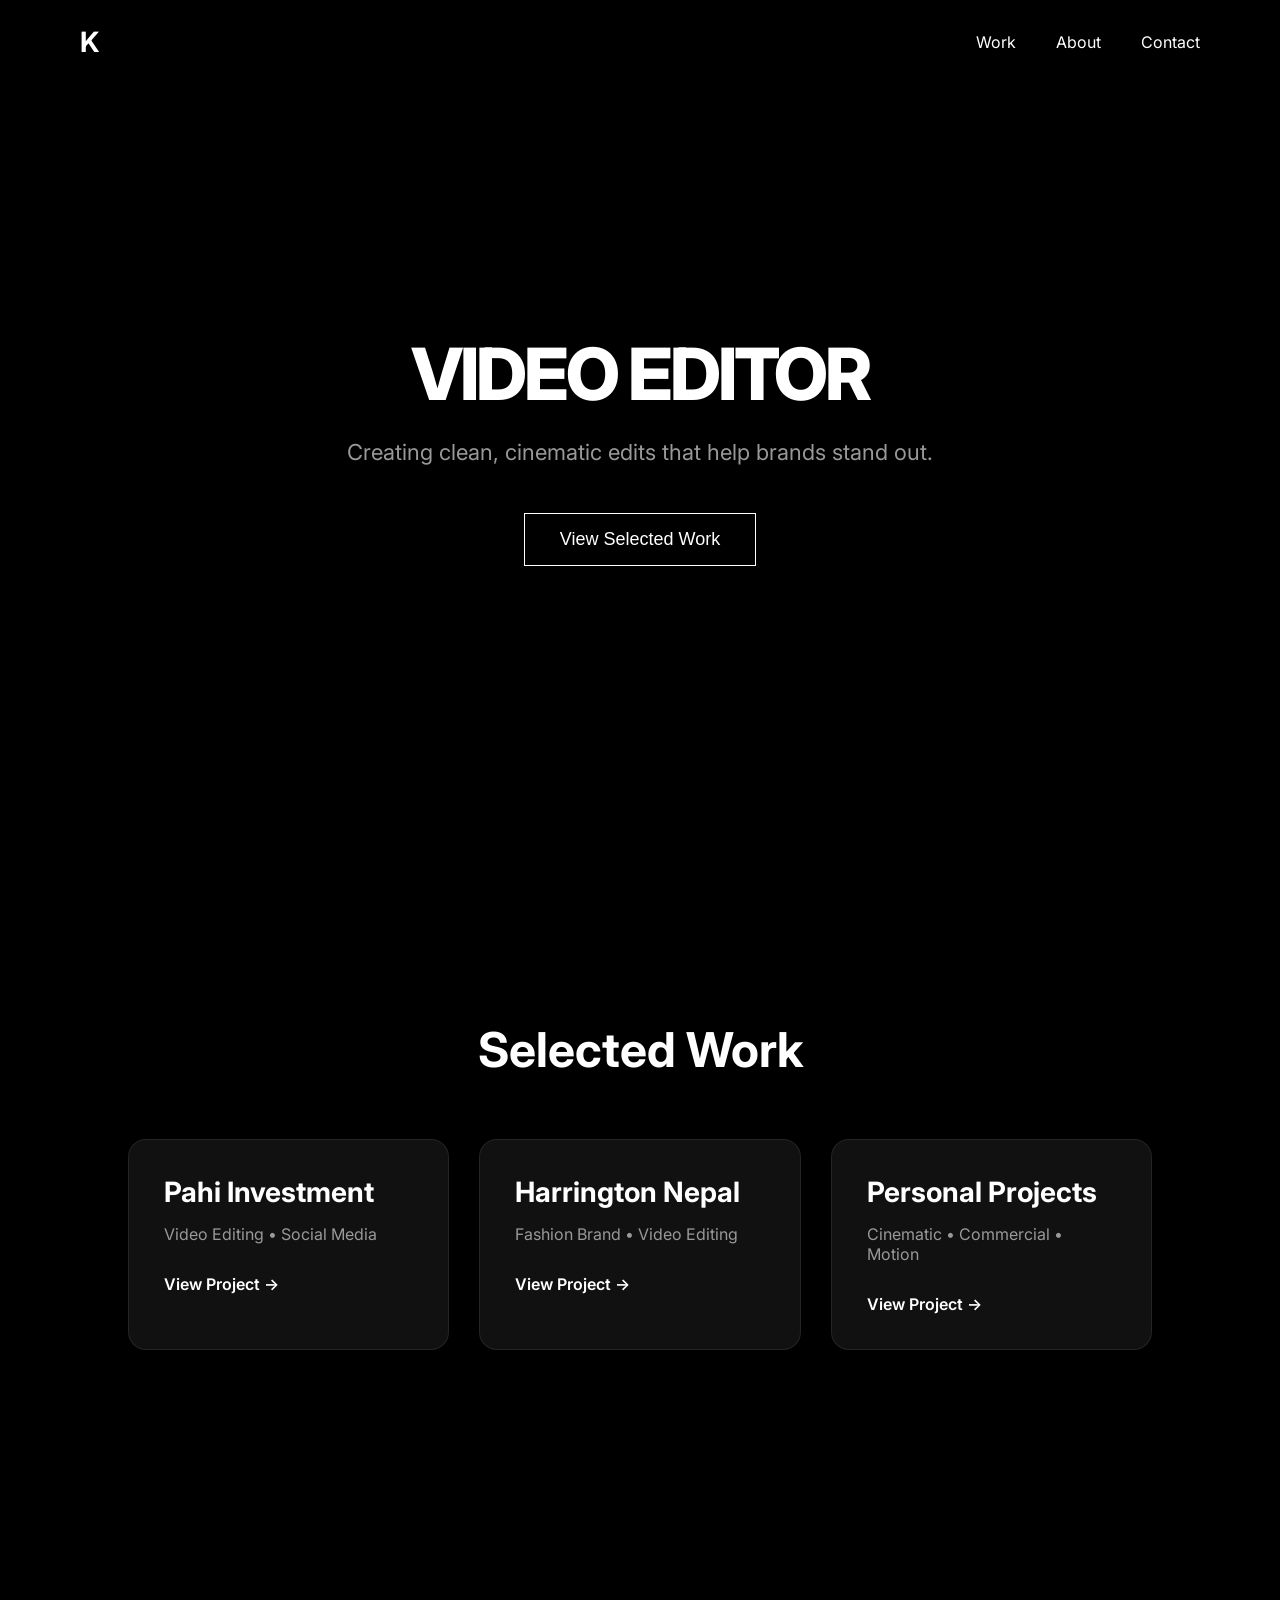
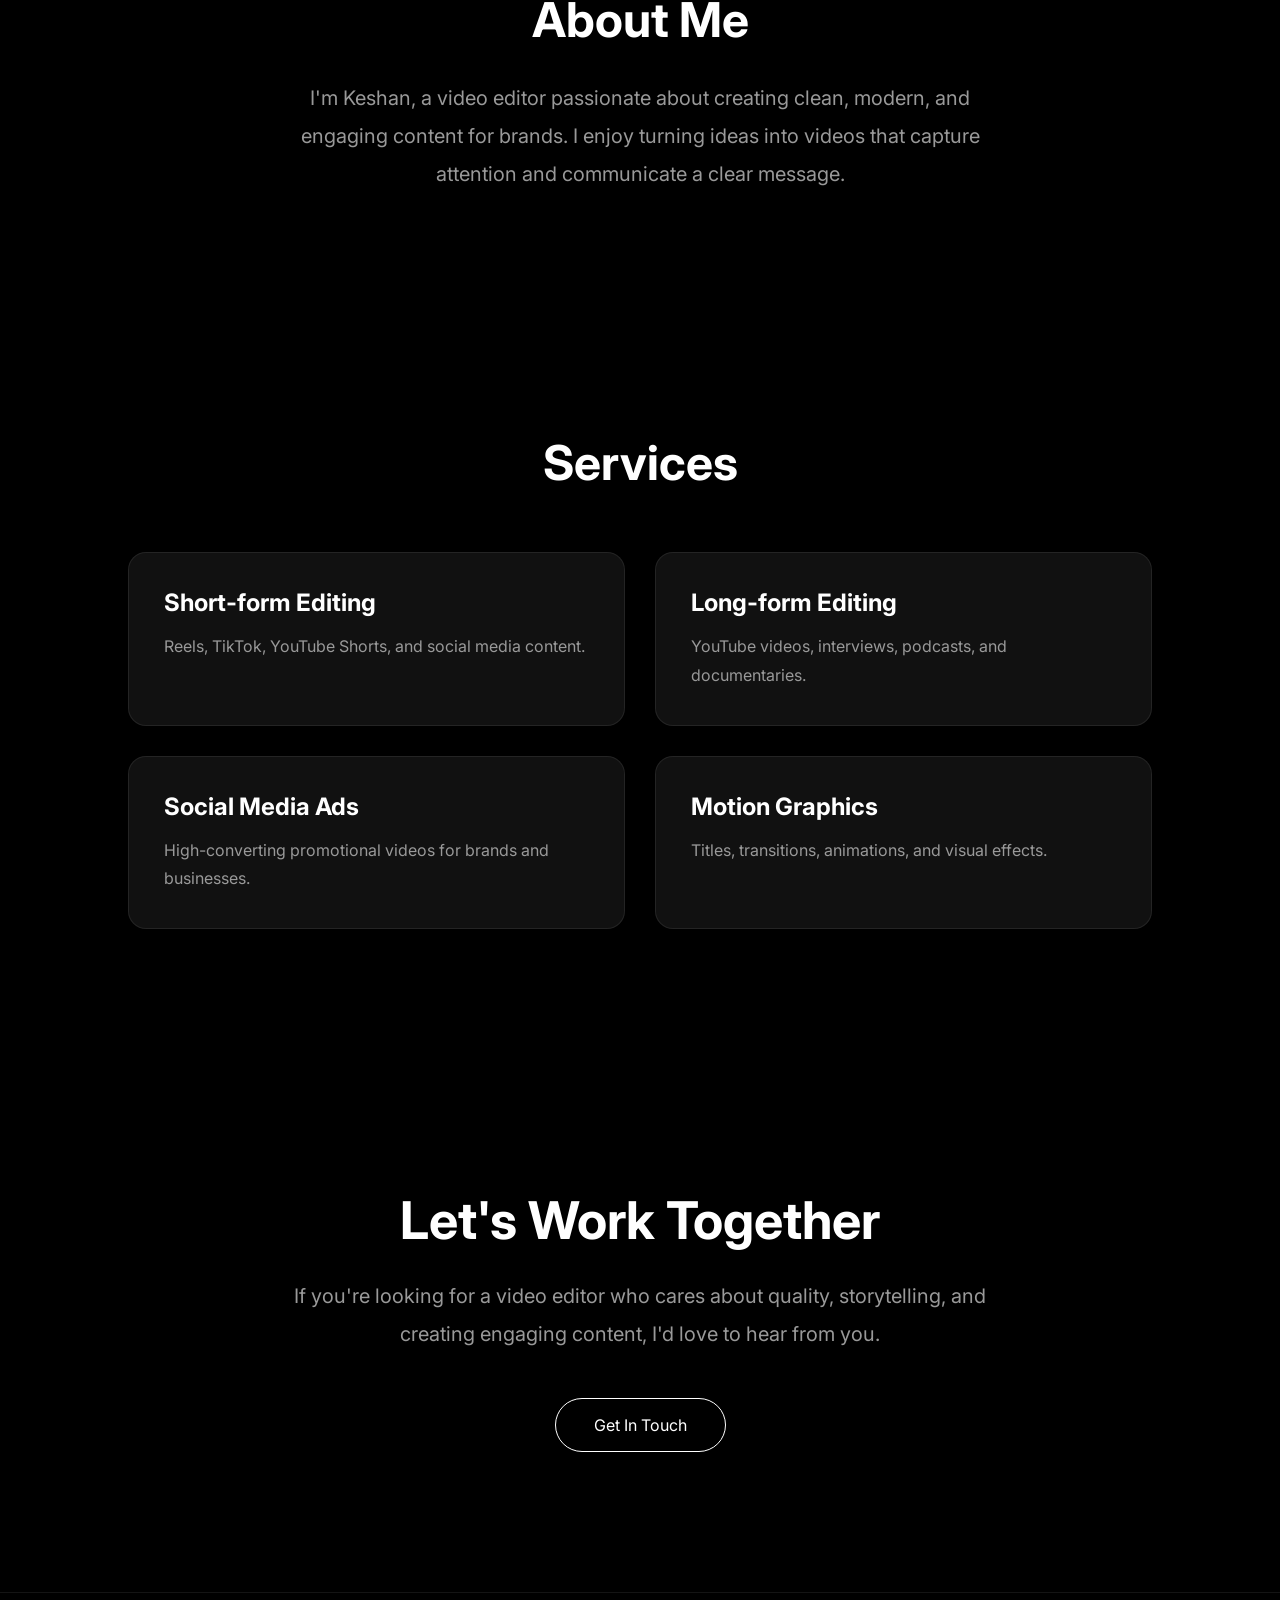
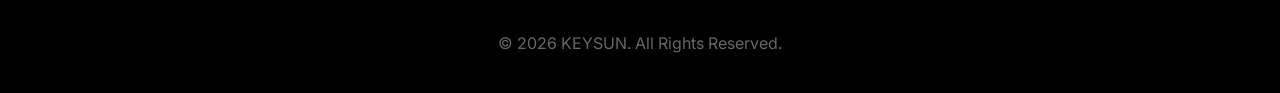
==== index.html @ c8ad1774 "Initial portfolio setup" ====
<!DOCTYPE html>
<html lang="en">
<head>
    <meta charset="UTF-8">
    <meta name="viewport" content="width=device-width, initial-scale=1.0">
    <link rel="preconnect" href="https://fonts.googleapis.com">
<link rel="preconnect" href="https://fonts.gstatic.com" crossorigin>

<link href="https://fonts.googleapis.com/css2?family=Inter:wght@300;400;500;600;700;800&display=swap" rel="stylesheet">
    <title>KEYSUN Portfolio</title>
    <link rel="stylesheet" href="css/style.css">
</head>
<body>
    <nav>

    <div class="logo">
        K
    </div>
    <ul>
        <li><a href="#">Work</a></li>
        <li><a href="#">About</a></li>
        <li><a href="#">Contact</a></li>

    </ul>

</nav>

  <div class="hero">

    <h2>VIDEO EDITOR</h2>

    <p>
        Creating clean, cinematic edits
        that help brands stand out.
    </p>

    <button>
        View Selected Work
    </button>

</div>
    <script src="js/script.js"></script>

</body>
</html>
<section class="work">

    <h2>Selected Work</h2>

    <div class="projects">

        <div class="project-card">

            <h3>Pahi Investment</h3>

            <p>Video Editing • Social Media</p>

            <a href="#" target="_blank">View Project →</a>

        </div>

        <div class="project-card">

            <h3>Harrington Nepal</h3>

            <p>Fashion Brand • Video Editing</p>
            <a href="#" target="_blank">View Project →</a>
        </div>
        <div class="project-card">
            <h3>Personal Projects</h3>
            <p>Cinematic • Commercial • Motion</p>
            <a href="#" target="_blank">View Project →</a>
        </div>
    </div>
</section>
<section class="about">

    <div class="about-content">

        <h2>About Me</h2>

        <p>
            I'm Keshan, a video editor passionate about creating
            clean, modern, and engaging content for brands.
            I enjoy turning ideas into videos that capture attention
            and communicate a clear message.
        </p>

    </div>

</section>
<section class="services">

    <h2>Services</h2>

    <div class="service-grid">

        <div class="service-card">
            <h3>Short-form Editing</h3>
            <p>Reels, TikTok, YouTube Shorts, and social media content.</p>
        </div>

        <div class="service-card">
            <h3>Long-form Editing</h3>
            <p>YouTube videos, interviews, podcasts, and documentaries.</p>
        </div>

        <div class="service-card">
            <h3>Social Media Ads</h3>
            <p>High-converting promotional videos for brands and businesses.</p>
        </div>

        <div class="service-card">
            <h3>Motion Graphics</h3>
            <p>Titles, transitions, animations, and visual effects.</p>
        </div>

    </div>

</section>
<section class="contact">

    <h2>Let's Work Together</h2>

    <p>
        If you're looking for a video editor who cares about quality,
        storytelling, and creating engaging content, I'd love to hear from you.
    </p>

    <a href="keshanroka1111@gmail.com" class="contact-btn">
        Get In Touch
    </a>

</section>
<footer>

    © 2026 KEYSUN. All Rights Reserved.
    
</footer>
---- css/style.css ----
/* Reset */
* {
    margin: 0;
    padding: 0;
    box-sizing: border-box;
}

/* Body */
body {
    background-color: #000;
    color: #fff;
    font-family: "Inter", sans-serif;
}

/* Hero Section */
.hero {
    height: 100vh;
    display: flex;
    flex-direction: column;
    justify-content: center;
    align-items: center;
    text-align: center;

    padding: 20px;
}

/* Logo */
.hero h1 {
    font-size: 100px;
    margin-bottom: 15px;
}

/* Main Title */
.hero h2 {

    font-size: 72px;
    font-weight: 800;
    letter-spacing: -3px;
    line-height: 1.1;
    margin-bottom: 20px;
}
/* Subtitle */
.hero p {

    max-width: 600px;
    font-size: 22px;
    color: #999;
    line-height: 1.8;
    margin-bottom: 40px;
}

/* Button */
.hero button {
    background: transparent;
    color: white;
    border: 1px solid white;
    padding: 15px 35px;
    font-size: 18px;
    cursor: pointer;
    transition: 0.3s;
}

/* Hover Effect */
.hero button:hover {
    background: white;
    color: black;
}
/* ===========================
   NAVBAR
=========================== */

nav {
    width: 100%;
    padding: 25px 80px;

    display: flex;
    justify-content: space-between;
    align-items: center;

    position: fixed;
    top: 0;
    left: 0;

    z-index: 1000;
}

.logo {
    font-size: 28px;
    font-weight: bold;
}

nav ul {
    display: flex;
    gap: 40px;

    list-style: none;
}

nav a {
    text-decoration: none;
    color: white;
    font-size: 16px;

    transition: 0.3s;
}

nav a:hover {
    color: #999;
}
/* ===========================
   SELECTED WORK
=========================== */

.work{
    padding:120px 10%;
}

.work h2{
    font-size:48px;
    text-align:center;
    margin-bottom:60px;
}

.projects{
    display:grid;
    grid-template-columns:repeat(3,1fr);
    gap:30px;
}

.project-card{

    background:#111;

    border:1px solid rgba(255,255,255,.08);

    border-radius:18px;

    padding:35px;

    transition:.35s;
}

.project-card:hover{

    transform:translateY(-10px);

    border-color:white;
}

.project-card h3{

    font-size:28px;

    margin-bottom:15px;
}

.project-card p{

    color:#999;

    margin-bottom:30px;
}

.project-card a{

    color:white;

    text-decoration:none;

    font-weight:600;
}
/* ===========================
   ABOUT
=========================== */

.about{

    padding:120px 10%;
    display:flex;
    justify-content:center;
}

.about-content{
    max-width:750px;
    text-align:center;
}

.about h2{

    font-size:48px;
    margin-bottom:30px;
}

.about p{
    color:#999;
    font-size:20px;
    line-height:1.9;
}
/* ===========================
   SERVICES
=========================== */

.services{

    padding:120px 10%;
}

.services h2{

    text-align:center;
    font-size:48px;
    margin-bottom:60px;
}

.service-grid{

    display:grid;
    grid-template-columns:repeat(2,1fr);
    gap:30px;
}

.service-card{

    background:#111;
    border:1px solid rgba(255,255,255,.08);
    border-radius:18px;
    padding:35px;
    transition:.3s;
}

.service-card:hover{

    transform:translateY(-8px);
    border-color:white;
}

.service-card h3{

    margin-bottom:15px;
    font-size:24px;
}

.service-card p{

    color:#999;
    line-height:1.8;
}
/* ===========================
   CONTACT
=========================== */

.contact{
    padding:140px 10%;
    text-align:center;
}

.contact h2{
    font-size:52px;
    margin-bottom:25px;
}

.contact p{
    max-width:700px;
    margin:auto;
    color:#999;
    line-height:1.9;
    margin-bottom:45px;
    font-size:20px;
}

.contact-btn{
    display:inline-block;
    color:white;
    text-decoration:none;
    border:1px solid white;
    padding:16px 38px;
    border-radius:50px;
    transition:.3s;
}

.contact-btn:hover{
    background:white;
    color:black;
}
footer{
    text-align:center;
    padding:40px;
    color:#666;
    border-top:1px solid rgba(255,255,255,.08);
}
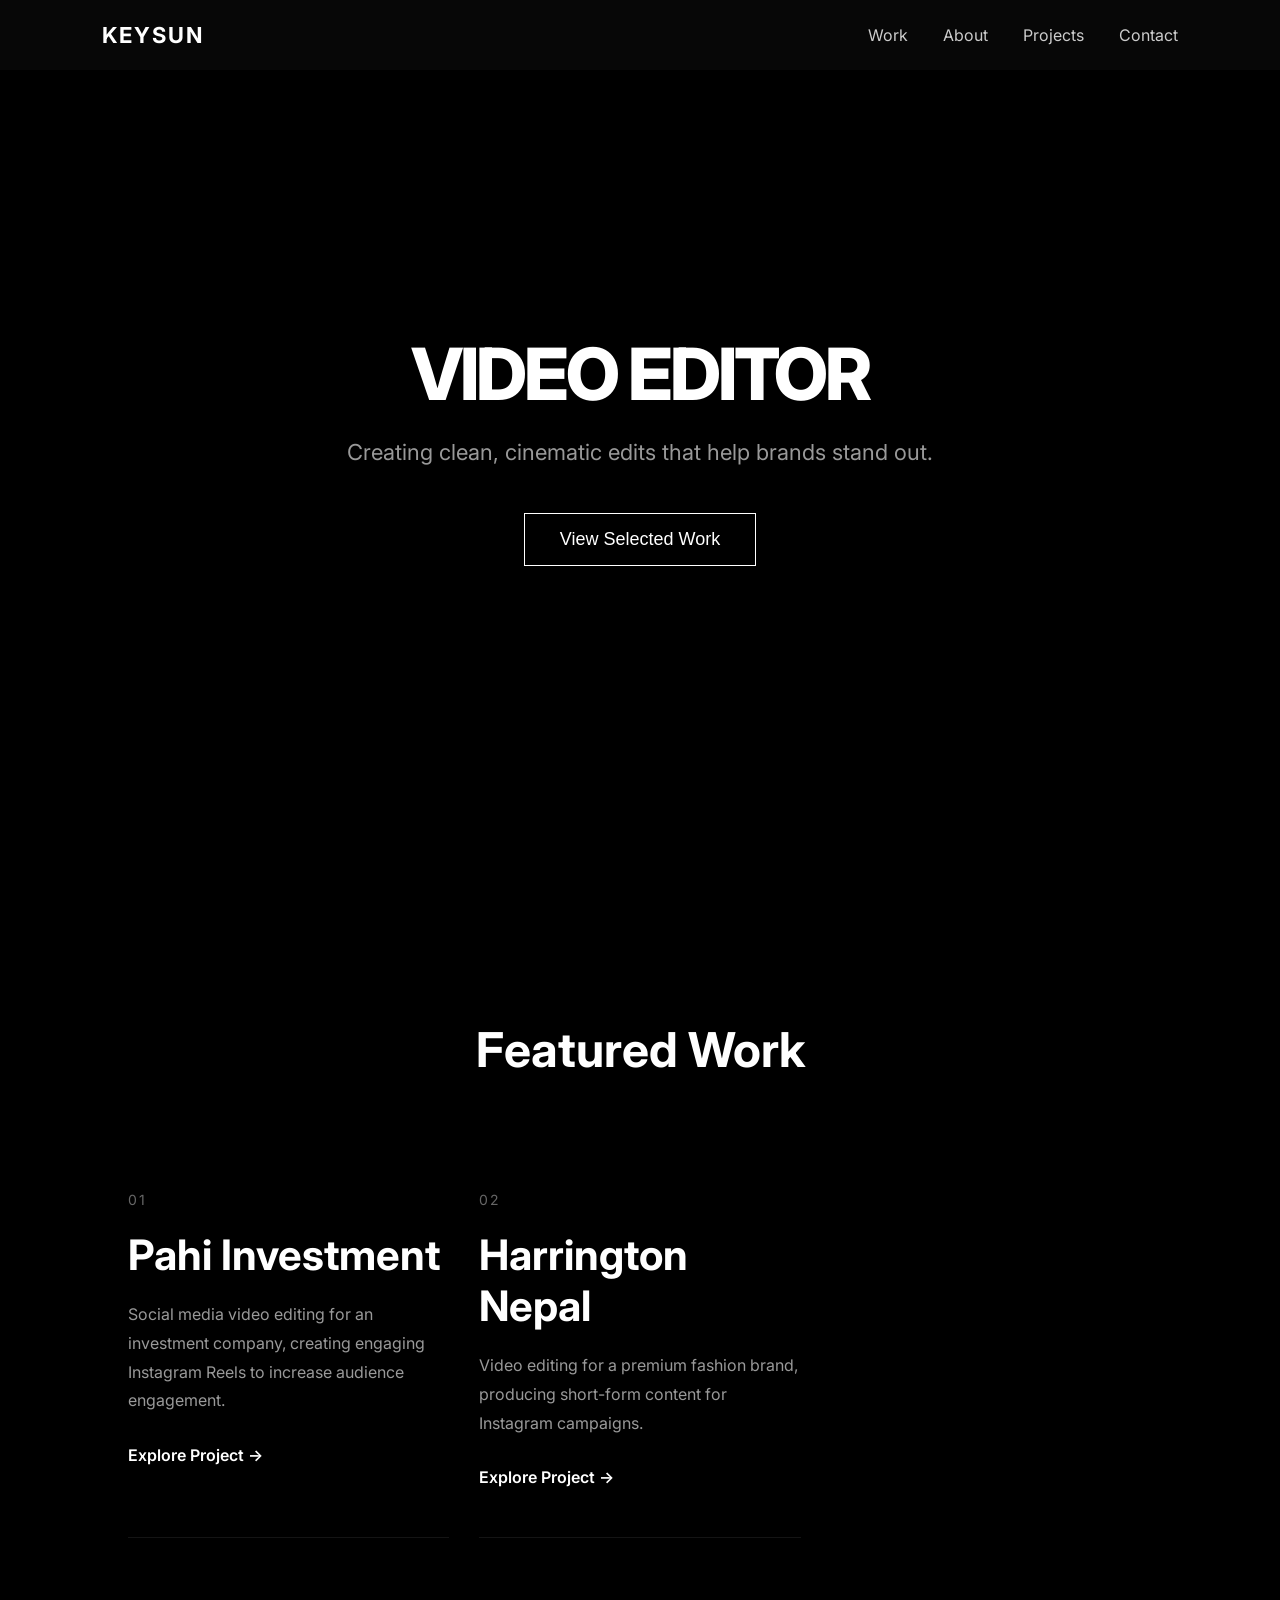
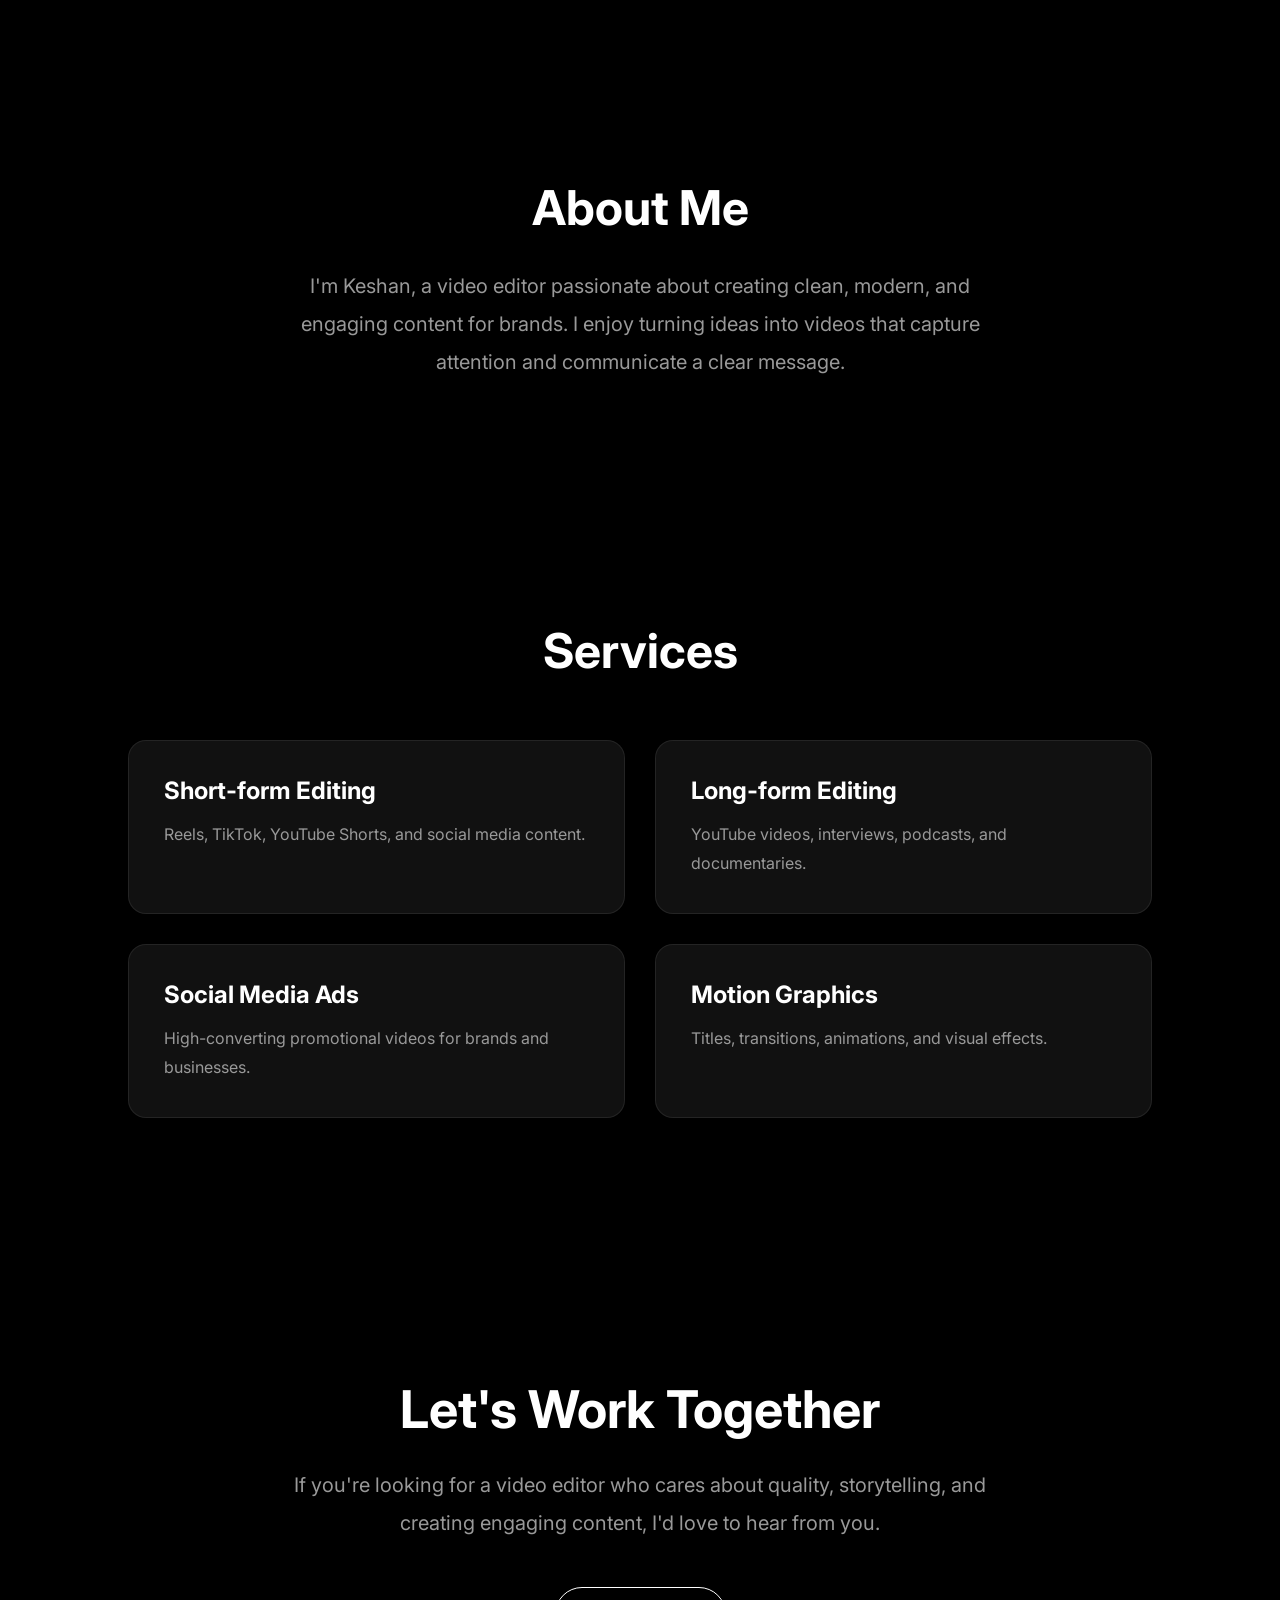
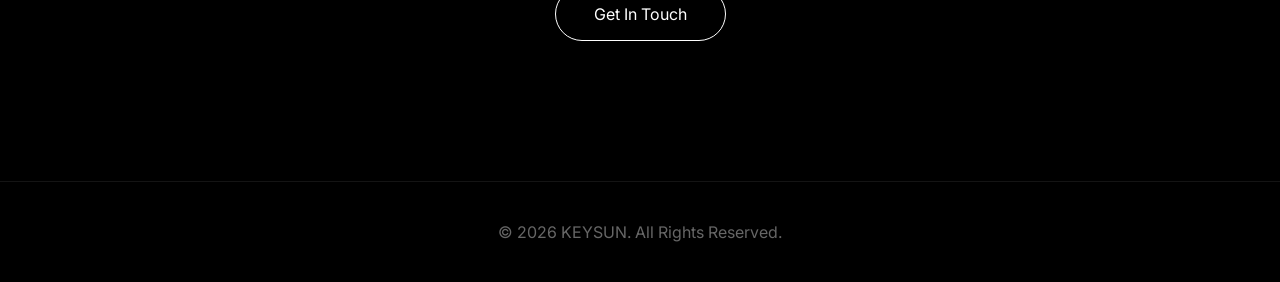
==== commit 511ccc76: "Redesign navbar with glass effect" ====
--- a/index.html
+++ b/index.html
@@ -12,16 +12,16 @@
 </head>
 <body>
     <nav>
+<nav class="navbar">
 
-    <div class="logo">
-        K
+    <a href="index.html" class="logo">KEYSUN</a>
+
+    <div class="nav-links">
+        <a href="#work">Work</a>
+        <a href="#about">About</a>
+        <a href="projects.html">Projects</a>
+        <a href="#contact">Contact</a>
     </div>
-    <ul>
-        <li><a href="#">Work</a></li>
-        <li><a href="#">About</a></li>
-        <li><a href="#">Contact</a></li>
-
-    </ul>
 
 </nav>
 
@@ -43,37 +43,50 @@
 
 </body>
 </html>
-<section class="work">
+<section id="work" class="work">
 
-    <h2>Selected Work</h2>
+    <h2>Featured Work</h2>
 
     <div class="projects">
 
         <div class="project-card">
 
+            <span class="project-number">01</span>
+
             <h3>Pahi Investment</h3>
 
-            <p>Video Editing • Social Media</p>
+            <p>
+                Social media video editing for an investment company,
+                creating engaging Instagram Reels to increase audience engagement.
+            </p>
 
-            <a href="#" target="_blank">View Project →</a>
+            <a href="project-pahi.html">
+                Explore Project →
+            </a>
 
         </div>
 
         <div class="project-card">
 
+            <span class="project-number">02</span>
+
             <h3>Harrington Nepal</h3>
 
-            <p>Fashion Brand • Video Editing</p>
-            <a href="#" target="_blank">View Project →</a>
+            <p>
+                Video editing for a premium fashion brand,
+                producing short-form content for Instagram campaigns.
+            </p>
+
+            <a href="project-harrington.html">
+                Explore Project →
+            </a>
+
         </div>
-        <div class="project-card">
-            <h3>Personal Projects</h3>
-            <p>Cinematic • Commercial • Motion</p>
-            <a href="#" target="_blank">View Project →</a>
-        </div>
+
     </div>
+
 </section>
-<section class="about">
+<section id="about" class="about">
 
     <div class="about-content">
 
@@ -118,7 +131,7 @@
     </div>
 
 </section>
-<section class="contact">
+<section id="contact" class="contact">
 
     <h2>Let's Work Together</h2>
 
--- a/css/style.css
+++ b/css/style.css
@@ -65,47 +65,43 @@
     background: white;
     color: black;
 }
-/* ===========================
-   NAVBAR
-=========================== */
-
-nav {
-    width: 100%;
-    padding: 25px 80px;
-
-    display: flex;
-    justify-content: space-between;
-    align-items: center;
-
-    position: fixed;
-    top: 0;
-    left: 0;
-
-    z-index: 1000;
-}
-
-.logo {
-    font-size: 28px;
-    font-weight: bold;
-}
-
-nav ul {
-    display: flex;
-    gap: 40px;
-
-    list-style: none;
-}
-
-nav a {
-    text-decoration: none;
-    color: white;
-    font-size: 16px;
-
-    transition: 0.3s;
-}
-
-nav a:hover {
-    color: #999;
+/* NAVBAR */
+
+.navbar{
+    position:fixed;
+    top:0;
+    left:0;
+    width:100%;
+    padding:22px 8%;
+    display:flex;
+    justify-content:space-between;
+    align-items:center;
+    background:rgba(10,10,10,.75);
+    backdrop-filter:blur(18px);
+    z-index:1000;
+}
+
+.logo{
+    color:#fff;
+    text-decoration:none;
+    font-size:22px;
+    font-weight:700;
+    letter-spacing:2px;
+}
+
+.nav-links{
+    display:flex;
+    gap:35px;
+}
+
+.nav-links a{
+    color:#ccc;
+    text-decoration:none;
+    transition:.3s;
+}
+
+.nav-links a:hover{
+    color:#fff;
 }
 /* ===========================
    SELECTED WORK
@@ -128,47 +124,37 @@
 }
 
 .project-card{
-
-    background:#111;
-
-    border:1px solid rgba(255,255,255,.08);
-
-    border-radius:18px;
-
-    padding:35px;
-
-    transition:.35s;
-}
-
+    background:transparent;
+    border:none;
+    border-bottom:1px solid rgba(255,255,255,.08);
+    border-radius:0;
+    padding:50px 0;
+    transition:.3s;
+}
 .project-card:hover{
-
-    transform:translateY(-10px);
-
-    border-color:white;
-}
-
+    transform:translateX(10px);
+}
+.project-number{
+    color:#666;
+    font-size:14px;
+    letter-spacing:2px;
+}
 .project-card h3{
-
-    font-size:28px;
-
-    margin-bottom:15px;
-}
-
+    font-size:42px;
+    margin:20px 0;
+}
 .project-card p{
-
-    color:#999;
-
+    max-width:600px;
+    color:#999;
+    line-height:1.8;
     margin-bottom:30px;
 }
-
 .project-card a{
-
     color:white;
-
-    text-decoration:none;
-
+    text-decoration:none;
     font-weight:600;
 }
+
 /* ===========================
    ABOUT
 =========================== */
@@ -287,4 +273,36 @@
     padding:40px;
     color:#666;
     border-top:1px solid rgba(255,255,255,.08);
+}
+/* PROJECT PAGE */
+
+.project{
+    max-width:900px;
+    margin:auto;
+    padding:120px 20px;
+}
+
+.project span{
+    color:#666;
+}
+
+.project h1{
+    font-size:64px;
+    margin:20px 0;
+}
+
+.project p{
+    color:#999;
+    line-height:1.8;
+    margin-bottom:50px;
+}
+
+.project h2{
+    margin-bottom:25px;
+}
+
+.project a{
+    color:white;
+    text-decoration:none;
+    font-size:18px;
 }
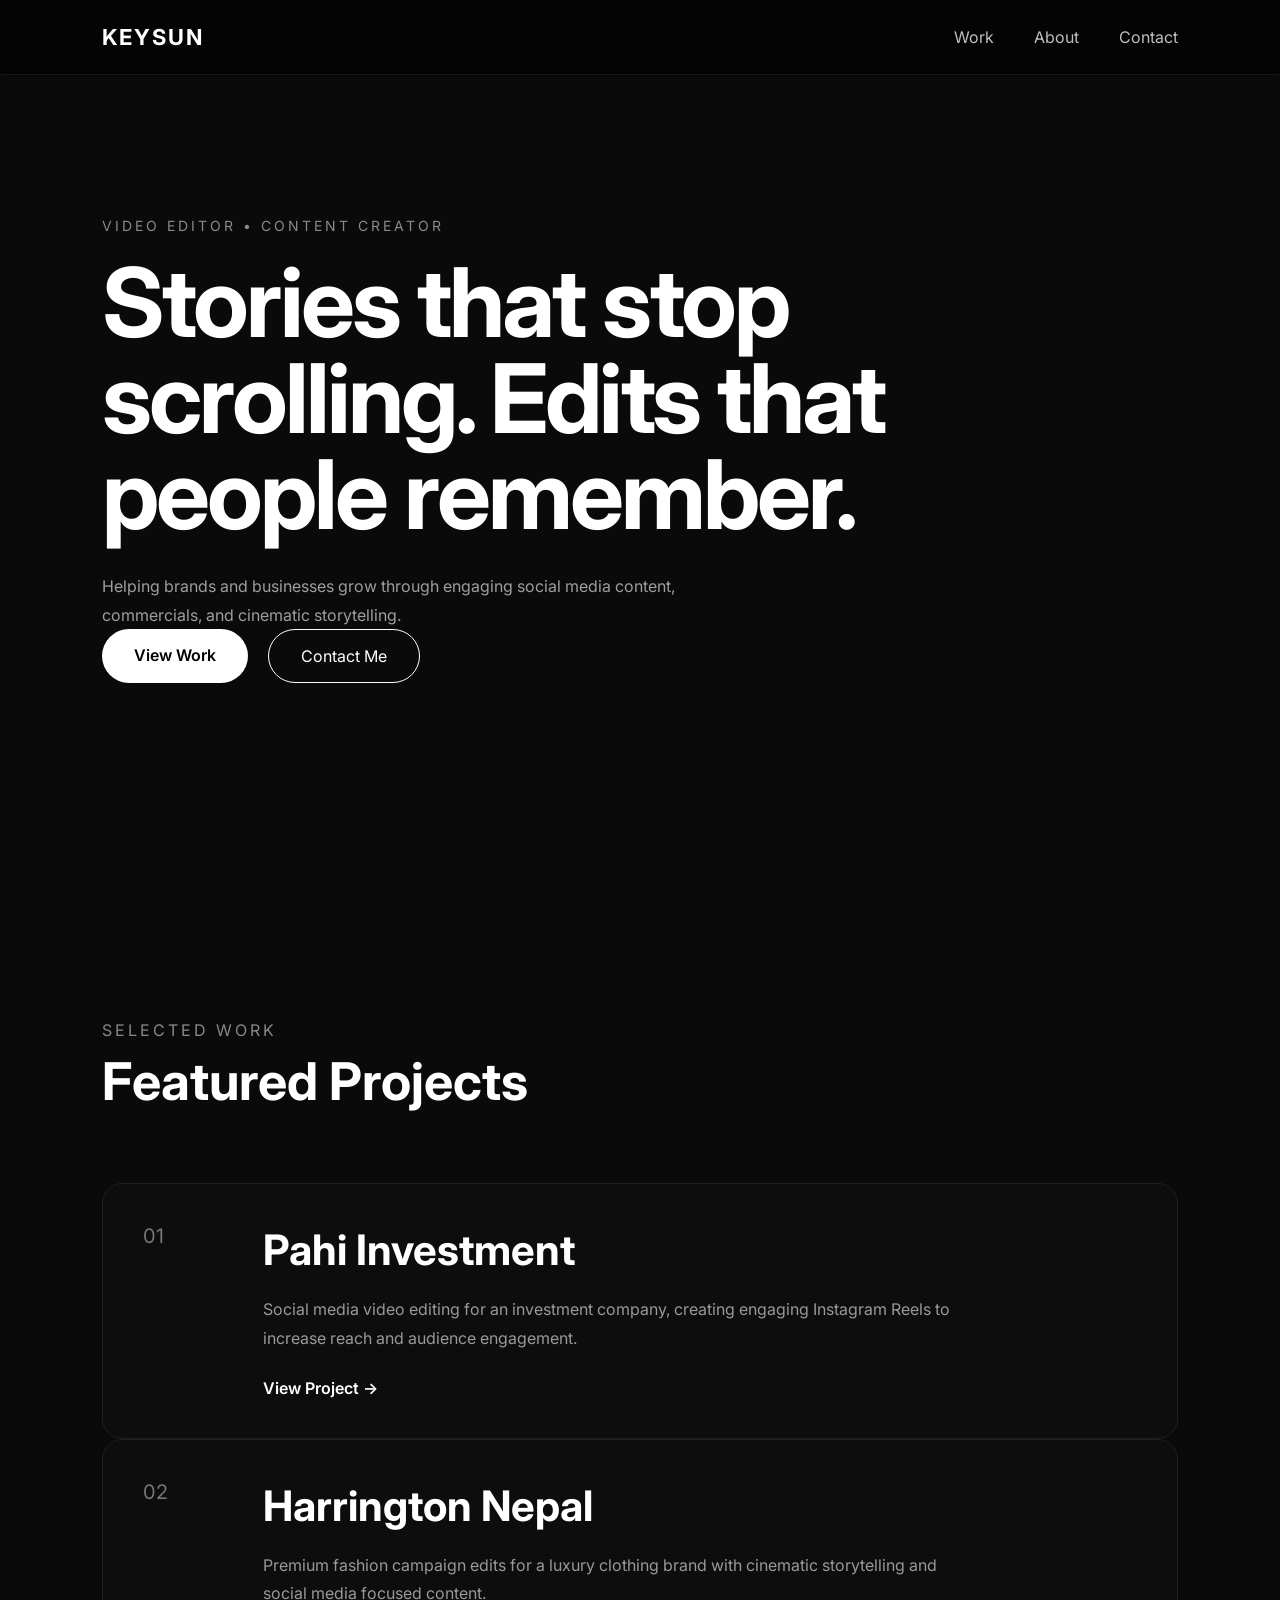
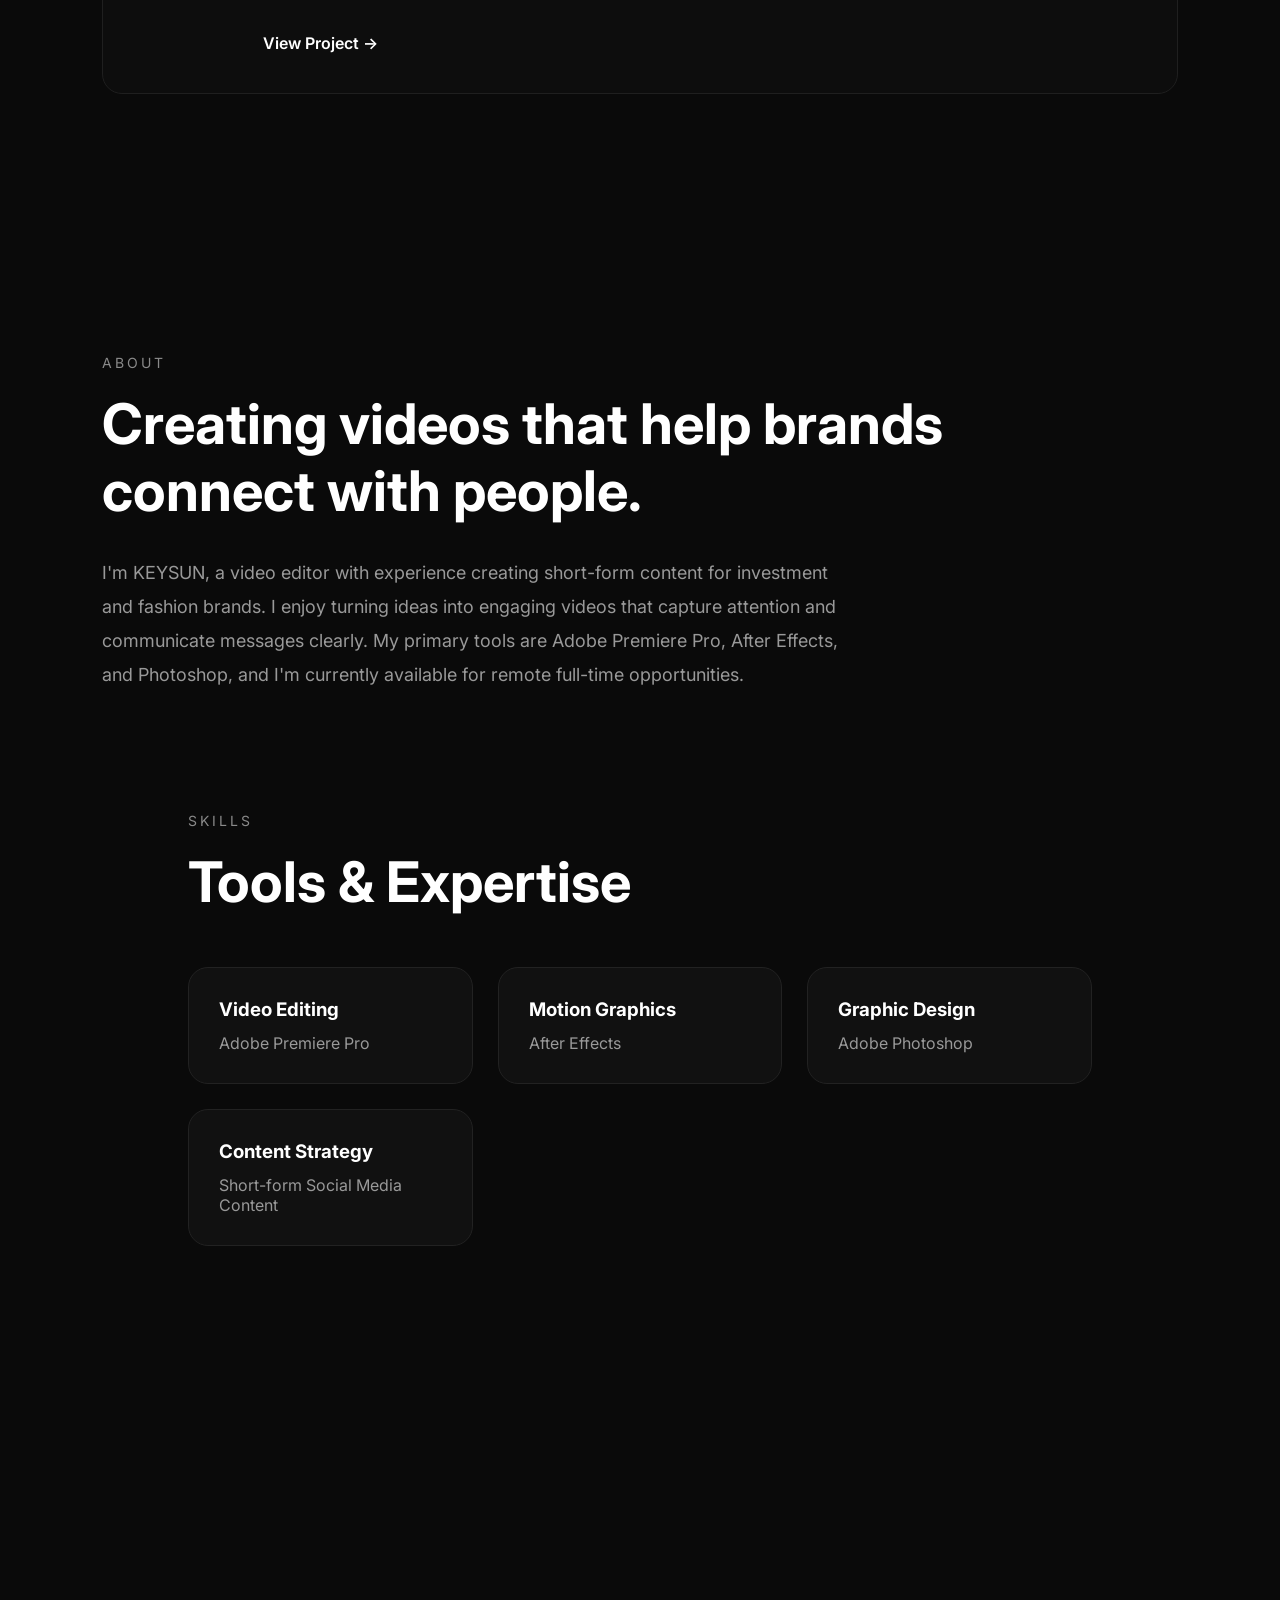
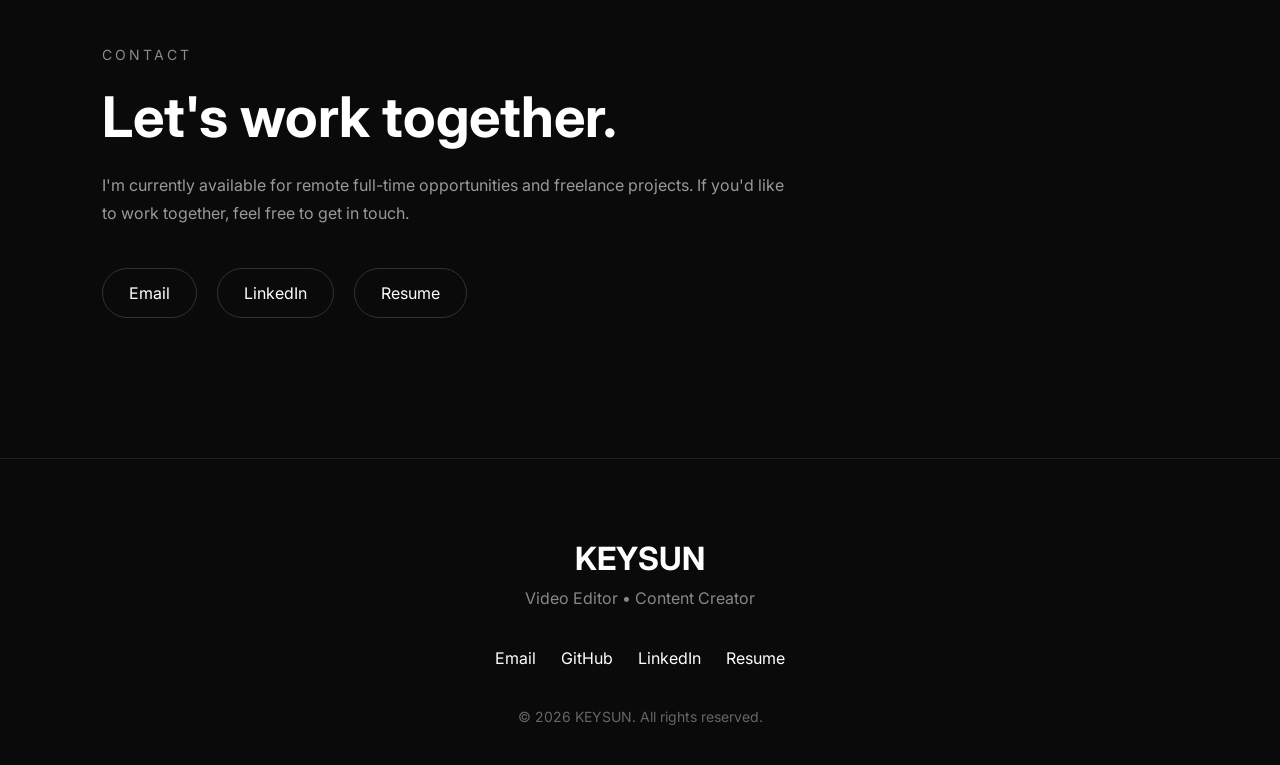
==== commit 066e3954: "Portfolio v2 update" ====
--- a/index.html
+++ b/index.html
@@ -1,84 +1,110 @@
 <!DOCTYPE html>
 <html lang="en">
+
 <head>
+    <link rel="icon" type="image/png" href="assets/favicon.png">
+    <meta name="description" content="KEYSUN is a video editor specializing in short-form content, brand storytelling, and social media campaigns.">
     <meta charset="UTF-8">
     <meta name="viewport" content="width=device-width, initial-scale=1.0">
-    <link rel="preconnect" href="https://fonts.googleapis.com">
+
+    <title>KEYSUN | Video Editor</title>
+<link rel="stylesheet" href="css/style.css">
+   <link rel="stylesheet" href="https://unpkg.com/aos@2.3.4/dist/aos.css">
+   <link rel="preconnect" href="https://fonts.googleapis.com">
 <link rel="preconnect" href="https://fonts.gstatic.com" crossorigin>
-
 <link href="https://fonts.googleapis.com/css2?family=Inter:wght@300;400;500;600;700;800&display=swap" rel="stylesheet">
-    <title>KEYSUN Portfolio</title>
-    <link rel="stylesheet" href="css/style.css">
 </head>
+
 <body>
-    <nav>
-<nav class="navbar">
-
-    <a href="index.html" class="logo">KEYSUN</a>
-
-    <div class="nav-links">
-        <a href="#work">Work</a>
-        <a href="#about">About</a>
-        <a href="projects.html">Projects</a>
-        <a href="#contact">Contact</a>
-    </div>
+
+    <!-- Navbar -->
+     <nav class="navbar">
+
+    <a href="#" class="logo">KEYSUN</a>
+
+    <ul class="nav-links">
+        <li><a href="#work">Work</a></li>
+        <li><a href="#about">About</a></li>
+        <li><a href="#contact">Contact</a></li>
+    </ul>
 
 </nav>
 
-  <div class="hero">
-
-    <h2>VIDEO EDITOR</h2>
-
-    <p>
-        Creating clean, cinematic edits
-        that help brands stand out.
-    </p>
-
-    <button>
-        View Selected Work
-    </button>
-
-</div>
-    <script src="js/script.js"></script>
-
-</body>
-</html>
-<section id="work" class="work">
-
-    <h2>Featured Work</h2>
-
-    <div class="projects">
-
-        <div class="project-card">
-
-            <span class="project-number">01</span>
+
+
+    <!-- Hero -->
+<section class="hero" data-aos="fade-up">
+
+    <p class="hero-tag">VIDEO EDITOR • CONTENT CREATOR</p>
+
+    <h1>
+        Stories that stop scrolling. Edits that people remember.
+    </h1>
+
+    <p class="hero-description">
+        Helping brands and businesses grow through
+        engaging social media content, commercials,
+        and cinematic storytelling.
+    </p>
+
+    <div class="hero-buttons">
+        <a href="#work" class="btn-primary">View Work</a>
+        <a href="#contact" class="btn-secondary">Contact Me</a>
+    </div>
+
+</section>
+
+
+    <!-- Featured Work -->
+
+<section id="work" class="featured-work" data-aos="fade-up">
+    <div class="section-title">
+        <p>SELECTED WORK</p>
+        <h2>Featured Projects</h2>
+    </div>
+
+    <div class="project-card">
+
+        <div class="project-number">
+            01
+        </div>
+
+        <div class="project-info">
 
             <h3>Pahi Investment</h3>
 
             <p>
                 Social media video editing for an investment company,
-                creating engaging Instagram Reels to increase audience engagement.
+                creating engaging Instagram Reels to increase reach
+                and audience engagement.
             </p>
 
             <a href="project-pahi.html">
-                Explore Project →
+                View Project →
             </a>
 
         </div>
 
-        <div class="project-card">
-
-            <span class="project-number">02</span>
+    </div>
+
+    <div class="project-card">
+
+        <div class="project-number">
+            02
+        </div>
+
+        <div class="project-info">
 
             <h3>Harrington Nepal</h3>
 
             <p>
-                Video editing for a premium fashion brand,
-                producing short-form content for Instagram campaigns.
+                Premium fashion campaign edits for a luxury clothing
+                brand with cinematic storytelling and social media
+                focused content.
             </p>
 
             <a href="project-harrington.html">
-                Explore Project →
+                View Project →
             </a>
 
         </div>
@@ -86,67 +112,111 @@
     </div>
 
 </section>
-<section id="about" class="about">
-
-    <div class="about-content">
-
-        <h2>About Me</h2>
-
-        <p>
-            I'm Keshan, a video editor passionate about creating
-            clean, modern, and engaging content for brands.
-            I enjoy turning ideas into videos that capture attention
-            and communicate a clear message.
-        </p>
-
-    </div>
-
-</section>
-<section class="services">
-
-    <h2>Services</h2>
-
-    <div class="service-grid">
-
-        <div class="service-card">
-            <h3>Short-form Editing</h3>
-            <p>Reels, TikTok, YouTube Shorts, and social media content.</p>
-        </div>
-
-        <div class="service-card">
-            <h3>Long-form Editing</h3>
-            <p>YouTube videos, interviews, podcasts, and documentaries.</p>
-        </div>
-
-        <div class="service-card">
-            <h3>Social Media Ads</h3>
-            <p>High-converting promotional videos for brands and businesses.</p>
-        </div>
-
-        <div class="service-card">
+
+   <!-- About -->
+
+<section id="about" class="about" data-aos="fade-up">
+
+    <p class="hero-tag">ABOUT</p>
+
+    <h2>Creating videos that help brands connect with people.</h2>
+
+    <p class="about-text">
+        I'm KEYSUN, a video editor with experience creating short-form content
+        for investment and fashion brands. I enjoy turning ideas into engaging
+        videos that capture attention and communicate messages clearly.
+        My primary tools are Adobe Premiere Pro, After Effects, and Photoshop,
+        and I'm currently available for remote full-time opportunities.
+    </p>
+    <section class="skills">
+
+    <p class="hero-tag">SKILLS</p>
+
+    <h2>Tools & Expertise</h2>
+
+    <div class="skills-grid">
+
+        <div class="skill-card">
+            <h3>Video Editing</h3>
+            <p>Adobe Premiere Pro</p>
+        </div>
+
+        <div class="skill-card">
             <h3>Motion Graphics</h3>
-            <p>Titles, transitions, animations, and visual effects.</p>
-        </div>
-
-    </div>
-
-</section>
-<section id="contact" class="contact">
-
-    <h2>Let's Work Together</h2>
-
-    <p>
-        If you're looking for a video editor who cares about quality,
-        storytelling, and creating engaging content, I'd love to hear from you.
-    </p>
-
-    <a href="keshanroka1111@gmail.com" class="contact-btn">
-        Get In Touch
-    </a>
-
-</section>
-<footer>
-
-    © 2026 KEYSUN. All Rights Reserved.
-    
-</footer>+            <p>After Effects</p>
+        </div>
+
+        <div class="skill-card">
+            <h3>Graphic Design</h3>
+            <p>Adobe Photoshop</p>
+        </div>
+
+        <div class="skill-card">
+            <h3>Content Strategy</h3>
+            <p>Short-form Social Media Content</p>
+        </div>
+
+    </div>
+
+</section>
+
+</section>
+  <!-- Contact -->
+
+<section id="contact" class="contact" data-aos="fade-up">
+
+    <p class="hero-tag">CONTACT</p>
+
+    <h2>Let's work together.</h2>
+
+    <p class="contact-text">
+        I'm currently available for remote full-time opportunities and freelance projects. If you'd like to work together, feel free to get in touch.
+    </p>
+
+    <div class="contact-links">
+
+        <a href="mailto:keshanroka1111@gmail.com">Email</a>
+
+        <a href="https://www.linkedin.com/in/keshanroka/" target="_blank" rel="noopener noreferrer">LinkedIn</a>
+
+        <a href="assets/resume/Resume.pdf" target="_blank" rel="noopener noreferrer">Resume</a>
+
+    </div>
+
+</section>
+<script src="https://unpkg.com/aos@2.3.4/dist/aos.js"></script>
+
+<script>
+AOS.init({
+    duration:800,
+    once:true,
+    offset:100
+});
+</script>
+<footer class="footer">
+
+    <div class="footer-logo">
+        <h2>KEYSUN</h2>
+        <p>Video Editor • Content Creator</p>
+    </div>
+
+    <div class="footer-links">
+
+        <a href="mailto:keshanroka1111@gmail.com">Email</a>
+
+        <a href="https://github.com/keysunx" target="_blank"rel="noopener noreferrer">GitHub</a>
+
+        <a href="https://www.linkedin.com/in/keshanroka/" target="_blank" rel="noopener noreferrer">LinkedIn</a>
+
+        <a href="assets/resume/Resume.pdf" target="_blank" rel="noopener noreferrer">Resume</a>
+
+    </div>
+
+    <p class="copyright">
+        © 2026 KEYSUN. All rights reserved.
+    </p>
+
+</footer>
+</body>
+
+</html>
--- a/css/style.css
+++ b/css/style.css
@@ -1,84 +1,51 @@
-/* Reset */
-* {
-    margin: 0;
-    padding: 0;
-    box-sizing: border-box;
-}
-
-/* Body */
-body {
-    background-color: #000;
-    color: #fff;
-    font-family: "Inter", sans-serif;
-}
-
-/* Hero Section */
-.hero {
-    height: 100vh;
-    display: flex;
-    flex-direction: column;
-    justify-content: center;
-    align-items: center;
-    text-align: center;
-
-    padding: 20px;
-}
-
-/* Logo */
-.hero h1 {
-    font-size: 100px;
-    margin-bottom: 15px;
-}
-
-/* Main Title */
-.hero h2 {
-
-    font-size: 72px;
-    font-weight: 800;
-    letter-spacing: -3px;
-    line-height: 1.1;
-    margin-bottom: 20px;
-}
-/* Subtitle */
-.hero p {
-
-    max-width: 600px;
-    font-size: 22px;
-    color: #999;
-    line-height: 1.8;
-    margin-bottom: 40px;
-}
-
-/* Button */
-.hero button {
-    background: transparent;
-    color: white;
-    border: 1px solid white;
-    padding: 15px 35px;
-    font-size: 18px;
-    cursor: pointer;
-    transition: 0.3s;
-}
-
-/* Hover Effect */
-.hero button:hover {
-    background: white;
-    color: black;
-}
-/* NAVBAR */
+*{
+    margin:0;
+    padding:0;
+    box-sizing:border-box;
+}
+
+html{
+    scroll-behavior:smooth;
+}
+
+body{
+    font-family:'Inter',sans-serif;
+    background:#000;
+    color:#fff;
+    overflow-x:hidden;
+}
+*{
+    margin:0;
+    padding:0;
+    box-sizing:border-box;
+}
+
+html{
+    scroll-behavior:smooth;
+}
+
+body{
+    font-family:Inter,Arial,sans-serif;
+    background:#0A0A0A;
+    color:#fff;
+}
 
 .navbar{
     position:fixed;
     top:0;
     left:0;
     width:100%;
-    padding:22px 8%;
     display:flex;
     justify-content:space-between;
     align-items:center;
+    padding:24px 8%;
     background:rgba(10,10,10,.75);
-    backdrop-filter:blur(18px);
+    backdrop-filter:blur(16px);
     z-index:1000;
+    backdrop-filter: blur(12px);
+-webkit-backdrop-filter: blur(12px);
+background: rgba(0,0,0,.6);
+border-bottom:1px solid rgba(255,255,255,.08);
 }
 
 .logo{
@@ -91,218 +58,496 @@
 
 .nav-links{
     display:flex;
-    gap:35px;
+    gap:40px;
+    list-style:none;
 }
 
 .nav-links a{
+    color:#bfbfbf;
+    text-decoration:none;
+    transition:.3s;
+}
+
+.nav-links a:hover{
+    color:#fff;
+}
+/* HERO */
+
+.hero{
+    min-height:100vh;
+    display:flex;
+    flex-direction:column;
+    justify-content:center;
+    padding:0 8%;
+}
+
+.hero-tag{
+    color:#8a8a8a;
+    letter-spacing:3px;
+    font-size:14px;
+    margin-bottom:20px;
+}
+
+.hero h1{
+    font-size:clamp(48px,8vw,96px);
+    line-height:1;
+    max-width:900px;
+    margin-bottom:30px;
+    max-width:900px;
+    letter-spacing:-3px;
+}
+
+.hero-description{
+  max-width:650px;
+line-height:1.8;
+color:#9e9e9e;
+}
+
+.hero-buttons{
+    display:flex;
+    gap:20px;
+}
+
+.btn-primary,
+.btn-secondary{
+    padding:16px 32px;
+    border-radius:999px;
+    text-decoration:none;
+    transition:.3s;
+}
+
+.btn-primary{
+    background:#fff;
+    color:#000;
+    font-weight:600;
+}
+
+.btn-secondary{
+    border:1px solid #fff;
+    color:#fff;
+}
+
+.btn-primary:hover,
+.btn-secondary:hover{
+    transform:translateY(-4px);
+}
+/* Featured Work */
+
+.featured-work{
+    padding:120px 8%;
+}
+
+.section-title p{
+    color:#888;
+    letter-spacing:3px;
+    margin-bottom:10px;
+}
+
+.section-title h2{
+    font-size:52px;
+    margin-bottom:70px;
+}
+
+.project-card{
+    display:flex;
+    gap:60px;
+    padding:60px 0;
+    border-top:1px solid #222;
+    background:#0d0d0d;
+border:1px solid #1f1f1f;
+border-radius:20px;
+padding:40px;
+}
+
+.project-number{
+    font-size:20px;
+    color:#777;
+    min-width:60px;
+}
+
+.project-info h3{
+    font-size:42px;
+    margin-bottom:20px;
+}
+
+.project-info p{
+    max-width:700px;
+    color:#999;
+    line-height:1.8;
+    margin-bottom:25px;
+}
+
+.project-info a{
+    color:white;
+    text-decoration:none;
+    font-weight:600;
+}
+
+.project-info a:hover{
+    opacity:.7;
+}
+/* PROJECT PAGE */
+
+.project-hero{
+    min-height:70vh;
+    display:flex;
+    flex-direction:column;
+    justify-content:center;
+    padding:0 8%;
+}
+
+.project-hero p{
+    color:#777;
+    letter-spacing:3px;
+    margin-bottom:20px;
+}
+
+.project-hero h1{
+    font-size:80px;
+    margin-bottom:15px;
+}
+
+.project-hero h3{
+    color:#999;
+    font-size:28px;
+    font-weight:400;
+}
+.project-overview,
+.project-role,
+.project-tools{
+
+    max-width:900px;
+    margin:auto;
+    padding:80px 8%;
+}
+
+.project-overview h2,
+.project-role h2,
+.project-tools h2{
+
+    font-size:42px;
+    margin-bottom:25px;
+}
+
+.project-overview p{
+
+    color:#aaa;
+    line-height:1.9;
+    font-size:18px;
+}
+
+.project-role ul{
+
+    padding-left:20px;
+}
+
+.project-role li{
+
+    margin-bottom:15px;
     color:#ccc;
-    text-decoration:none;
+}
+
+.tools{
+
+    display:flex;
+    gap:15px;
+    flex-wrap:wrap;
+}
+
+.tools span{
+
+    border:1px solid #333;
+    padding:12px 20px;
+    border-radius:999px;
+}   /* FEATURED REELS */
+
+.project-reels{
+    max-width:900px;
+    margin:auto;
+    padding:80px 8%;
+}
+
+.project-reels h2{
+    font-size:42px;
+    margin-bottom:40px;
+}
+
+.reel-card{
+    border:1px solid #222;
+    border-radius:18px;
+    padding:30px;
+    margin-bottom:25px;
     transition:.3s;
 }
 
-.nav-links a:hover{
-    color:#fff;
+    .reel-card:hover{
+    border-color:#666;
+    transform:translateY(-4px);
+}
+
+.reel-card h3{
+    font-size:24px;
+    margin-bottom:15px;
+}
+
+.reel-card p{
+    color:#999;
+    line-height:1.8;
+    margin-bottom:20px;
+}
+
+.reel-card a{
+    color:#fff;
+    text-decoration:none;
+    font-weight:600;
+}
+.project-footer{
+    max-width:900px;
+    margin:auto;
+    padding:80px 8% 120px;
+}
+
+.project-footer a{
+    color:#fff;
+    text-decoration:none;
+    font-size:18px;
+    font-weight:600;
+}
+
+.project-footer a:hover{
+    opacity:.7;
+}
+/* ABOUT */
+
+.about{
+
+    padding:140px 8%;
+}
+
+.about h2{
+
+    font-size:56px;
+    max-width:900px;
+    margin:20px 0 30px;
+    line-height:1.2;
+}
+
+.about-text{
+
+    max-width:750px;
+    color:#999;
+    line-height:1.9;
+    font-size:18px;
+}
+/* CONTACT */
+
+.contact{
+    padding:140px 8%;
+}
+
+.contact h2{
+    font-size:56px;
+    margin:20px 0;
+}
+
+.contact-text{
+    max-width:700px;
+    color:#999;
+    line-height:1.8;
+    margin-bottom:40px;
+}
+
+.contact-links{
+    display:flex;
+    gap:20px;
+    flex-wrap:wrap;
+}
+
+.contact-links a{
+    color:#fff;
+    text-decoration:none;
+    padding:14px 26px;
+    border:1px solid #333;
+    border-radius:999px;
+    transition:.3s;
+}
+
+.contact-links a:hover{
+    background:#fff;
+    color:#000;
 }
 /* ===========================
-   SELECTED WORK
+   MOBILE RESPONSIVE
 =========================== */
 
-.work{
-    padding:120px 10%;
-}
-
-.work h2{
-    font-size:48px;
+@media (max-width:768px){
+
+    .navbar{
+        padding:20px 6%;
+    }
+
+    .nav-links{
+        gap:20px;
+    }
+
+    .logo{
+        font-size:18px;
+    }
+
+    .hero{
+        padding:120px 6% 80px;
+    }
+
+    .hero h1{
+        font-size:clamp(40px,10vw,60px);
+    }
+
+    .hero-description{
+        font-size:16px;
+    }
+
+    .hero-buttons{
+        flex-direction:column;
+        align-items:flex-start;
+    }
+
+    .featured-work,
+    .about,
+    .contact,
+    .projects-page{
+        padding:80px 6%;
+    }
+
+    .project-card{
+        flex-direction:column;
+        gap:20px;
+    }
+
+    .project-info h3{
+        font-size:30px;
+    }
+
+    .about h2,
+    .contact h2,
+    .projects-page h1{
+        font-size:40px;
+    }
+
+    .project-hero h1{
+        font-size:48px;
+    }
+
+    .project-overview h2,
+    .project-role h2,
+    .project-tools h2,
+    .project-reels h2{
+        font-size:32px;
+    }
+
+    .contact-links{
+        flex-direction:column;
+    }
+
+    .contact-links a{
+        width:100%;
+        text-align:center;
+    }
+
+}
+.project-card{
+    transition:.35s ease;
+}
+
+.project-card:hover{
+    transform:translateY(-10px);
+}
+
+.primary-btn,
+.secondary-btn{
+    transition:.3s ease;
+}
+
+.primary-btn:hover{
+    transform:translateY(-3px);
+}
+
+.secondary-btn:hover{
+    transform:translateY(-3px);
+}
+/* SKILLS */
+
+.skills{
+    padding:120px 8%;
+}
+
+.skills h2{
+    font-size:56px;
+    margin:20px 0 50px;
+}
+
+.skills-grid{
+    display:grid;
+    grid-template-columns:repeat(auto-fit,minmax(250px,1fr));
+    gap:25px;
+}
+
+.skill-card{
+    background:#111;
+    border:1px solid #222;
+    border-radius:20px;
+    padding:30px;
+    transition:.3s;
+}
+
+.skill-card:hover{
+    transform:translateY(-8px);
+    border-color:#555;
+}
+
+.skill-card h3{
+    margin-bottom:12px;
+}
+
+.skill-card p{
+    color:#999;
+}
+/* FOOTER */
+
+.footer{
+    padding:80px 8% 40px;
+    border-top:1px solid #222;
     text-align:center;
-    margin-bottom:60px;
-}
-
-.projects{
-    display:grid;
-    grid-template-columns:repeat(3,1fr);
-    gap:30px;
-}
-
-.project-card{
-    background:transparent;
-    border:none;
-    border-bottom:1px solid rgba(255,255,255,.08);
-    border-radius:0;
-    padding:50px 0;
+}
+
+.footer-logo h2{
+    font-size:32px;
+    margin-bottom:10px;
+}
+
+.footer-logo p{
+    color:#888;
+    margin-bottom:40px;
+}
+
+.footer-links{
+    display:flex;
+    justify-content:center;
+    gap:25px;
+    flex-wrap:wrap;
+    margin-bottom:40px;
+}
+
+.footer-links a{
+    color:#fff;
+    text-decoration:none;
     transition:.3s;
 }
-.project-card:hover{
-    transform:translateX(10px);
-}
-.project-number{
+
+.footer-links a:hover{
+    color:#999;
+}
+
+.copyright{
     color:#666;
     font-size:14px;
-    letter-spacing:2px;
-}
-.project-card h3{
-    font-size:42px;
-    margin:20px 0;
-}
-.project-card p{
-    max-width:600px;
-    color:#999;
-    line-height:1.8;
-    margin-bottom:30px;
-}
-.project-card a{
-    color:white;
-    text-decoration:none;
-    font-weight:600;
-}
-
-/* ===========================
-   ABOUT
-=========================== */
-
-.about{
-
-    padding:120px 10%;
-    display:flex;
-    justify-content:center;
-}
-
-.about-content{
-    max-width:750px;
-    text-align:center;
-}
-
-.about h2{
-
-    font-size:48px;
-    margin-bottom:30px;
-}
-
-.about p{
-    color:#999;
-    font-size:20px;
-    line-height:1.9;
-}
-/* ===========================
-   SERVICES
-=========================== */
-
-.services{
-
-    padding:120px 10%;
-}
-
-.services h2{
-
-    text-align:center;
-    font-size:48px;
-    margin-bottom:60px;
-}
-
-.service-grid{
-
-    display:grid;
-    grid-template-columns:repeat(2,1fr);
-    gap:30px;
-}
-
-.service-card{
-
-    background:#111;
-    border:1px solid rgba(255,255,255,.08);
-    border-radius:18px;
-    padding:35px;
-    transition:.3s;
-}
-
-.service-card:hover{
-
-    transform:translateY(-8px);
-    border-color:white;
-}
-
-.service-card h3{
-
-    margin-bottom:15px;
-    font-size:24px;
-}
-
-.service-card p{
-
-    color:#999;
-    line-height:1.8;
-}
-/* ===========================
-   CONTACT
-=========================== */
-
-.contact{
-    padding:140px 10%;
-    text-align:center;
-}
-
-.contact h2{
-    font-size:52px;
-    margin-bottom:25px;
-}
-
-.contact p{
-    max-width:700px;
-    margin:auto;
-    color:#999;
-    line-height:1.9;
-    margin-bottom:45px;
-    font-size:20px;
-}
-
-.contact-btn{
-    display:inline-block;
-    color:white;
-    text-decoration:none;
-    border:1px solid white;
-    padding:16px 38px;
-    border-radius:50px;
-    transition:.3s;
-}
-
-.contact-btn:hover{
-    background:white;
-    color:black;
-}
-footer{
-    text-align:center;
-    padding:40px;
-    color:#666;
-    border-top:1px solid rgba(255,255,255,.08);
-}
-/* PROJECT PAGE */
-
-.project{
-    max-width:900px;
-    margin:auto;
-    padding:120px 20px;
-}
-
-.project span{
-    color:#666;
-}
-
-.project h1{
-    font-size:64px;
-    margin:20px 0;
-}
-
-.project p{
-    color:#999;
-    line-height:1.8;
-    margin-bottom:50px;
-}
-
-.project h2{
-    margin-bottom:25px;
-}
-
-.project a{
-    color:white;
-    text-decoration:none;
-    font-size:18px;
 }
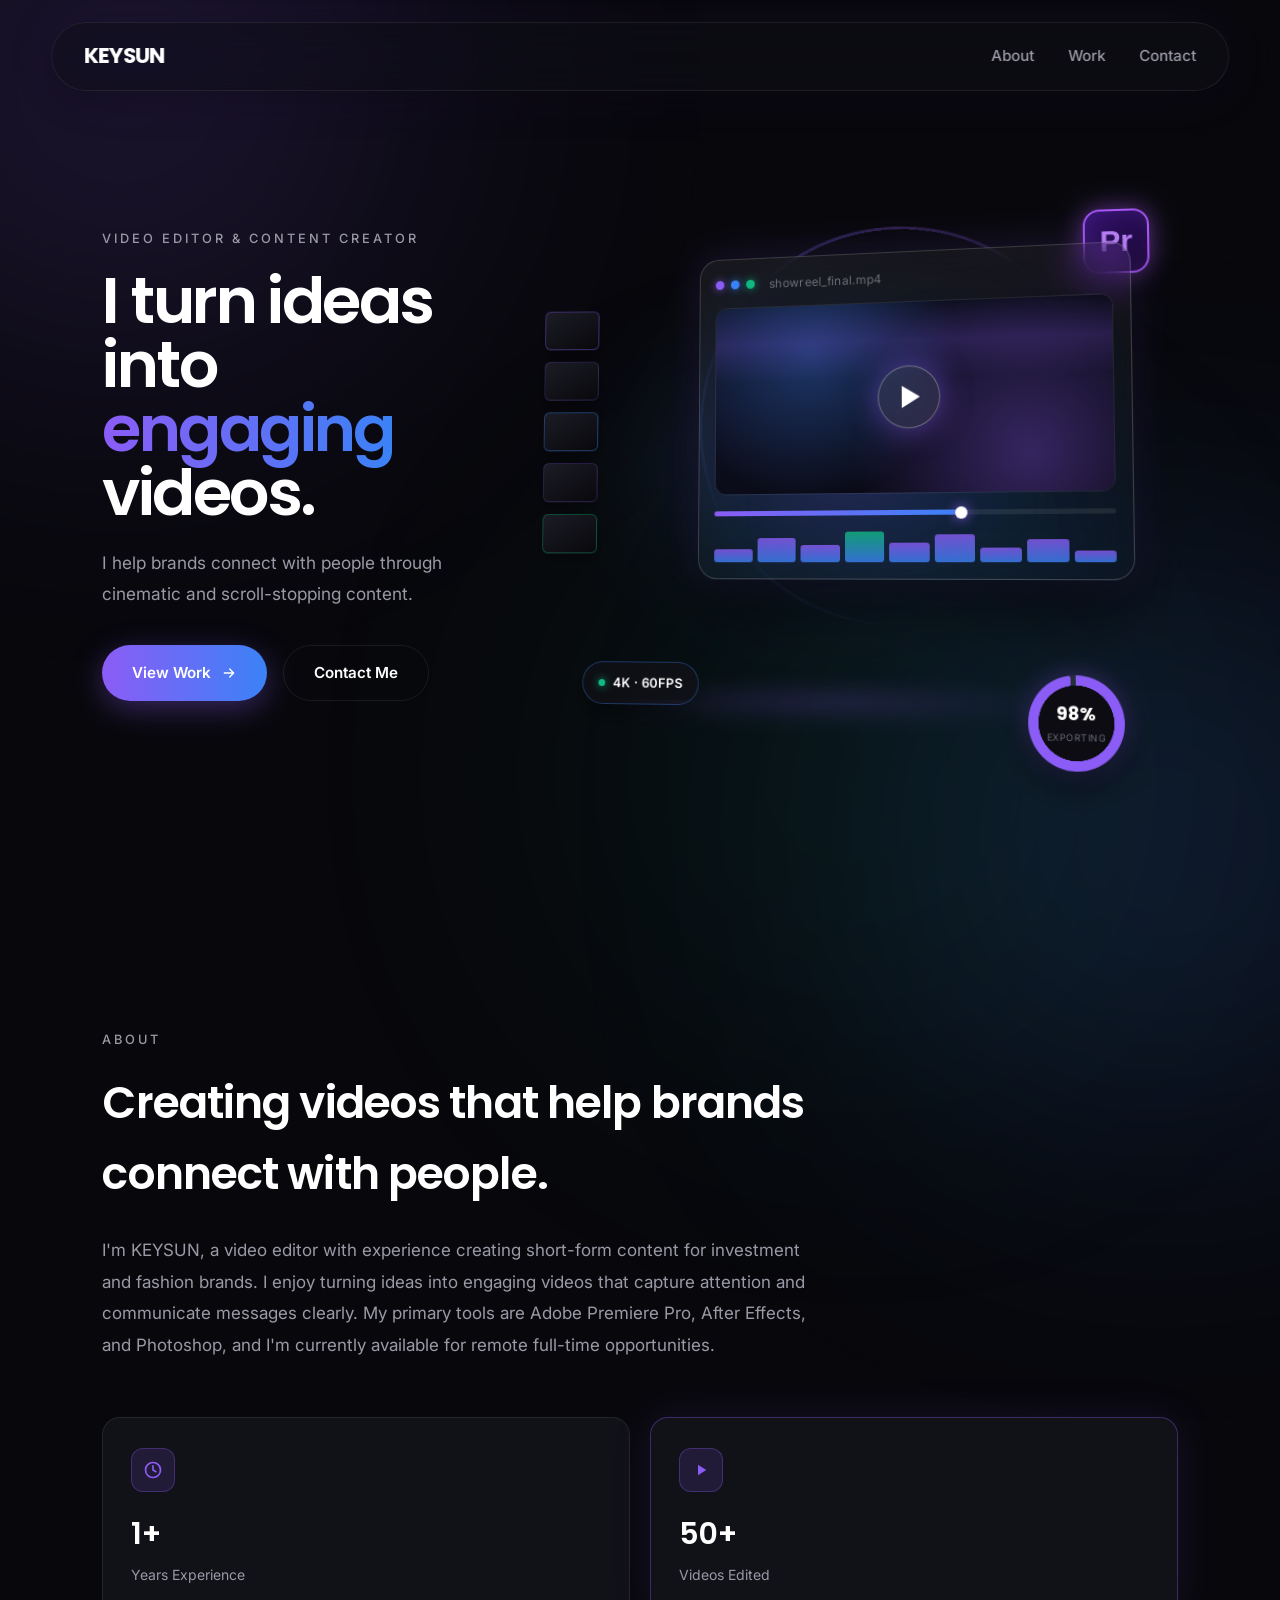
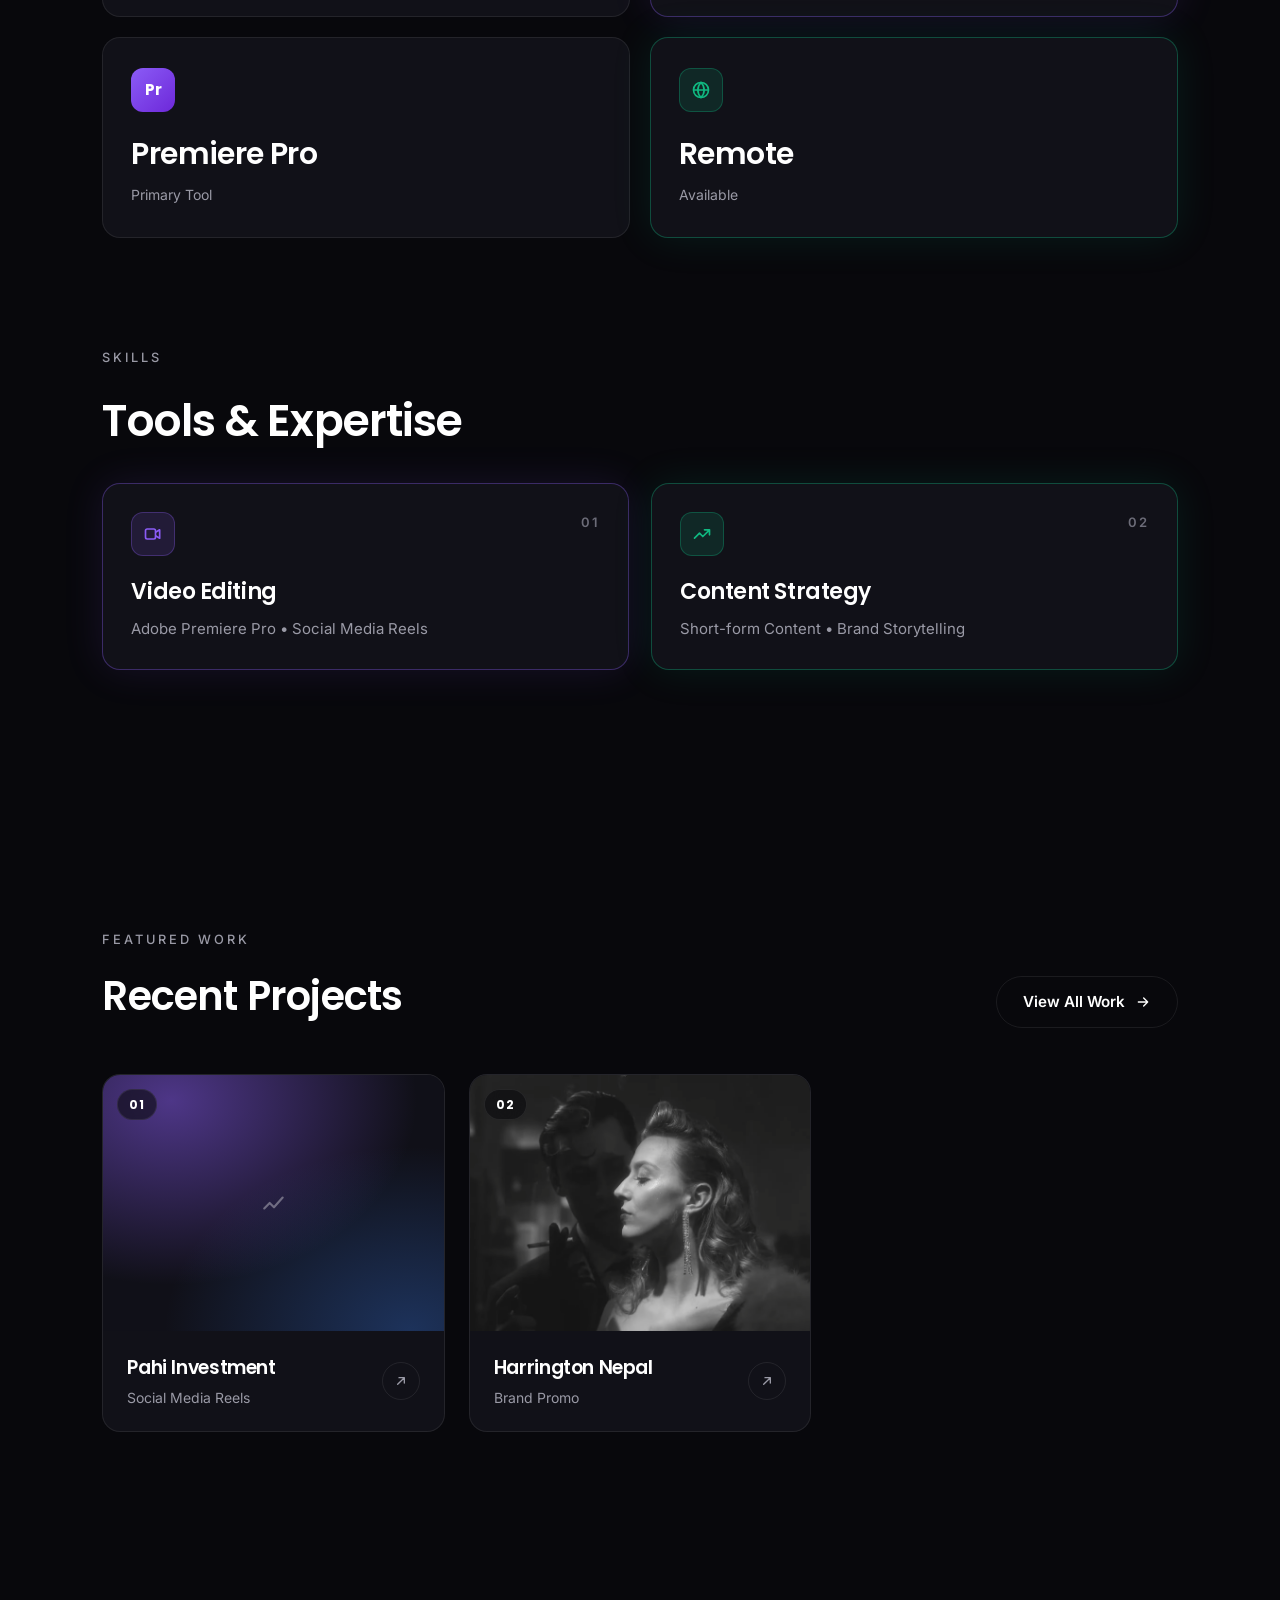
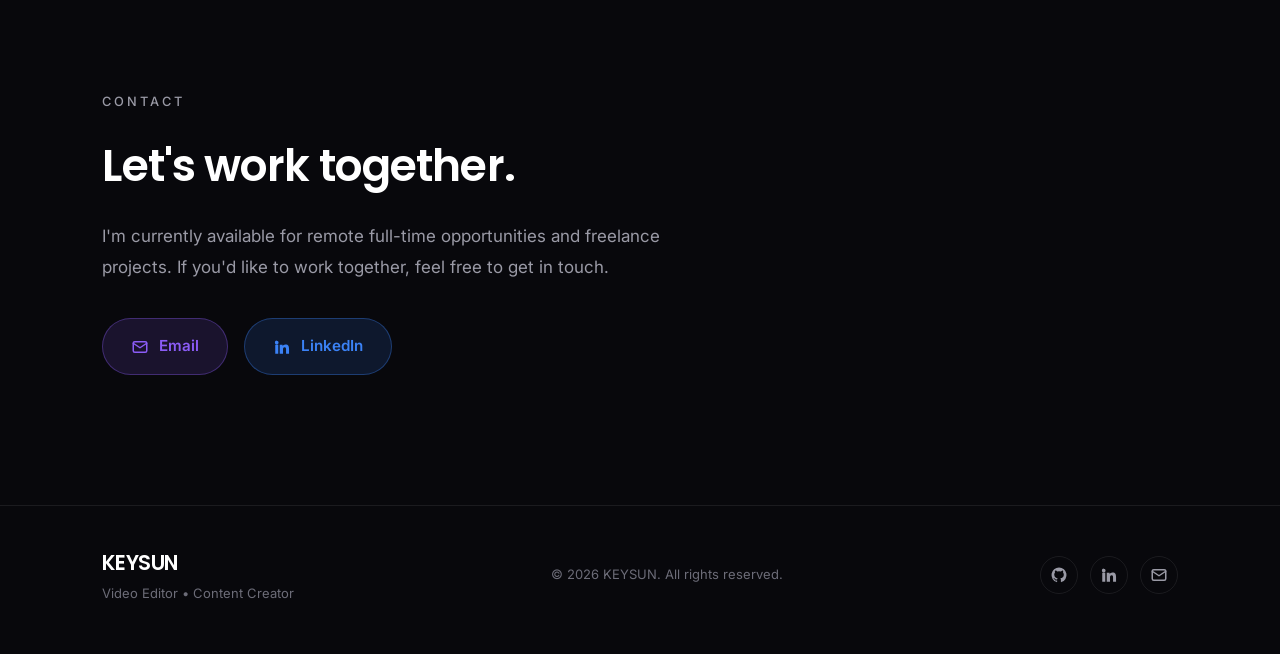
==== commit df4a5bb1: "Update portfolio website" ====
--- a/index.html
+++ b/index.html
@@ -2,221 +2,349 @@
 <html lang="en">
 
 <head>
-    <link rel="icon" type="image/png" href="assets/favicon.png">
+    <title>KEYSUN | Video Editor Portfolio</title>
+    <link rel="icon" href="data:image/svg+xml,%3Csvg xmlns='http://www.w3.org/2000/svg' viewBox='0 0 100 100'%3E%3Crect width='100' height='100' rx='24' fill='%230a0a0f'/%3E%3Ctext x='50' y='68' font-size='58' font-family='Poppins,sans-serif' font-weight='700' fill='%238b5cf6' text-anchor='middle'%3EK%3C/text%3E%3C/svg%3E">
     <meta name="description" content="KEYSUN is a video editor specializing in short-form content, brand storytelling, and social media campaigns.">
     <meta charset="UTF-8">
     <meta name="viewport" content="width=device-width, initial-scale=1.0">
 
-    <title>KEYSUN | Video Editor</title>
-<link rel="stylesheet" href="css/style.css">
-   <link rel="stylesheet" href="https://unpkg.com/aos@2.3.4/dist/aos.css">
-   <link rel="preconnect" href="https://fonts.googleapis.com">
-<link rel="preconnect" href="https://fonts.gstatic.com" crossorigin>
-<link href="https://fonts.googleapis.com/css2?family=Inter:wght@300;400;500;600;700;800&display=swap" rel="stylesheet">
+    <link rel="stylesheet" href="css/style.css">
+    <link rel="preconnect" href="https://fonts.googleapis.com">
+    <link rel="preconnect" href="https://fonts.gstatic.com" crossorigin>
+    <link href="https://fonts.googleapis.com/css2?family=Poppins:wght@500;600;700;800&family=Inter:wght@300;400;500;600;700&display=swap" rel="stylesheet">
 </head>
 
 <body>
-
-    <!-- Navbar -->
-     <nav class="navbar">
-
-    <a href="#" class="logo">KEYSUN</a>
-
-    <ul class="nav-links">
-        <li><a href="#work">Work</a></li>
-        <li><a href="#about">About</a></li>
-        <li><a href="#contact">Contact</a></li>
-    </ul>
-
-</nav>
-
-
-
-    <!-- Hero -->
-<section class="hero" data-aos="fade-up">
-
-    <p class="hero-tag">VIDEO EDITOR • CONTENT CREATOR</p>
-
-    <h1>
-        Stories that stop scrolling. Edits that people remember.
-    </h1>
-
-    <p class="hero-description">
-        Helping brands and businesses grow through
-        engaging social media content, commercials,
-        and cinematic storytelling.
-    </p>
-
-    <div class="hero-buttons">
-        <a href="#work" class="btn-primary">View Work</a>
-        <a href="#contact" class="btn-secondary">Contact Me</a>
-    </div>
-
-</section>
-
-
-    <!-- Featured Work -->
-
-<section id="work" class="featured-work" data-aos="fade-up">
-    <div class="section-title">
-        <p>SELECTED WORK</p>
-        <h2>Featured Projects</h2>
-    </div>
-
-    <div class="project-card">
-
-        <div class="project-number">
-            01
-        </div>
-
-        <div class="project-info">
-
-            <h3>Pahi Investment</h3>
-
-            <p>
-                Social media video editing for an investment company,
-                creating engaging Instagram Reels to increase reach
-                and audience engagement.
+    <div class="bg-glow glow-1"></div>
+    <div class="bg-glow glow-2"></div>
+    <div class="bg-glow glow-3"></div>
+    <div class="noise"></div>
+
+    <!-- =========================
+         HEADER / NAVIGATION
+    ========================= -->
+    <nav class="navbar">
+        <a href="#hero" class="logo">KEYSUN</a>
+
+        <ul class="nav-links">
+            <li><a href="#about">About</a></li>
+            <li><a href="#work">Work</a></li>
+            <li><a href="#contact">Contact</a></li>
+        </ul>
+
+        <button class="nav-toggle" aria-label="Toggle menu" aria-expanded="false">
+            <span></span><span></span><span></span>
+        </button>
+    </nav>
+
+    <!-- =========================
+         HERO SECTION
+    ========================= -->
+    <section class="hero" id="hero">
+
+        <!-- Hero copy + CTAs -->
+        <div class="hero-left">
+            <p class="hero-tag">VIDEO EDITOR &amp; CONTENT CREATOR</p>
+
+            <h1>I turn ideas into 
+                <span class="gradient-text">engaging</span> videos.</h1>
+
+            <p class="hero-description">
+                I help brands connect with people through cinematic
+                and scroll-stopping content.
             </p>
 
-            <a href="project-pahi.html">
-                View Project →
-            </a>
-
-        </div>
-
-    </div>
-
-    <div class="project-card">
-
-        <div class="project-number">
-            02
-        </div>
-
-        <div class="project-info">
-
-            <h3>Harrington Nepal</h3>
-
-            <p>
-                Premium fashion campaign edits for a luxury clothing
-                brand with cinematic storytelling and social media
-                focused content.
-            </p>
-
-            <a href="project-harrington.html">
-                View Project →
-            </a>
-
-        </div>
-
-    </div>
-
-</section>
-
-   <!-- About -->
-
-<section id="about" class="about" data-aos="fade-up">
-
-    <p class="hero-tag">ABOUT</p>
-
-    <h2>Creating videos that help brands connect with people.</h2>
-
-    <p class="about-text">
-        I'm KEYSUN, a video editor with experience creating short-form content
-        for investment and fashion brands. I enjoy turning ideas into engaging
-        videos that capture attention and communicate messages clearly.
-        My primary tools are Adobe Premiere Pro, After Effects, and Photoshop,
-        and I'm currently available for remote full-time opportunities.
-    </p>
-    <section class="skills">
-
-    <p class="hero-tag">SKILLS</p>
-
-    <h2>Tools & Expertise</h2>
-
-    <div class="skills-grid">
-
-        <div class="skill-card">
-            <h3>Video Editing</h3>
-            <p>Adobe Premiere Pro</p>
-        </div>
-
-        <div class="skill-card">
-            <h3>Motion Graphics</h3>
-            <p>After Effects</p>
-        </div>
-
-        <div class="skill-card">
-            <h3>Graphic Design</h3>
-            <p>Adobe Photoshop</p>
-        </div>
-
-        <div class="skill-card">
-            <h3>Content Strategy</h3>
-            <p>Short-form Social Media Content</p>
-        </div>
-
-    </div>
-
-</section>
-
-</section>
-  <!-- Contact -->
-
-<section id="contact" class="contact" data-aos="fade-up">
-
-    <p class="hero-tag">CONTACT</p>
-
-    <h2>Let's work together.</h2>
-
-    <p class="contact-text">
-        I'm currently available for remote full-time opportunities and freelance projects. If you'd like to work together, feel free to get in touch.
-    </p>
-
-    <div class="contact-links">
-
-        <a href="mailto:keshanroka1111@gmail.com">Email</a>
-
-        <a href="https://www.linkedin.com/in/keshanroka/" target="_blank" rel="noopener noreferrer">LinkedIn</a>
-
-        <a href="assets/resume/Resume.pdf" target="_blank" rel="noopener noreferrer">Resume</a>
-
-    </div>
-
-</section>
-<script src="https://unpkg.com/aos@2.3.4/dist/aos.js"></script>
-
-<script>
-AOS.init({
-    duration:800,
-    once:true,
-    offset:100
-});
-</script>
-<footer class="footer">
-
-    <div class="footer-logo">
-        <h2>KEYSUN</h2>
-        <p>Video Editor • Content Creator</p>
-    </div>
-
-    <div class="footer-links">
-
-        <a href="mailto:keshanroka1111@gmail.com">Email</a>
-
-        <a href="https://github.com/keysunx" target="_blank"rel="noopener noreferrer">GitHub</a>
-
-        <a href="https://www.linkedin.com/in/keshanroka/" target="_blank" rel="noopener noreferrer">LinkedIn</a>
-
-        <a href="assets/resume/Resume.pdf" target="_blank" rel="noopener noreferrer">Resume</a>
-
-    </div>
-
-    <p class="copyright">
-        © 2026 KEYSUN. All rights reserved.
-    </p>
-
-</footer>
+            <div class="hero-buttons">
+                <a href="#work" class="btn-primary">
+                    View Work
+                    <svg width="16" height="16" viewBox="0 0 24 24" fill="none"><path d="M5 12h14M13 6l6 6-6 6" stroke="currentColor" stroke-width="2" stroke-linecap="round" stroke-linejoin="round"/></svg>
+                </a>
+
+                <a href="#contact" class="btn-secondary">Contact Me</a>
+            </div>
+        </div>
+
+        <!-- =========================
+             HERO VISUAL
+             A custom-designed "video export" scene:
+             a floating glass preview card (footage, scrubber,
+             waveform) orbited by a color-grading ring, a
+             film-strip, and floating status chips.
+             See CSS section "HERO VISUAL" in style.css and
+             JS section "HERO VISUAL PARALLAX" in script.js.
+        ========================= -->
+        <div class="hero-right">
+
+            <div class="hero-visual">
+
+                <!-- Rotating color-grade rings behind the card -->
+                <div class="visual-ring ring-outer"></div>
+                <div class="visual-ring ring-inner"></div>
+
+                <!-- Film-strip clips -->
+                <div class="filmstrip">
+                    <span class="film-frame"></span>
+                    <span class="film-frame"></span>
+                    <span class="film-frame"></span>
+                    <span class="film-frame"></span>
+                    <span class="film-frame"></span>
+                </div>
+
+                <!-- Main glass preview card -->
+                <div class="frame-card">
+
+                    <div class="frame-topbar">
+                        <span class="frame-dot dot-purple"></span>
+                        <span class="frame-dot dot-blue"></span>
+                        <span class="frame-dot dot-green"></span>
+                        <span class="frame-filename">showreel_final.mp4</span>
+                    </div>
+
+                    <div class="frame-preview">
+                        <div class="frame-gradient"></div>
+                        <div class="scan-line"></div>
+                        <div class="play-button">
+                            <span class="play-icon"></span>
+                        </div>
+                    </div>
+
+                    <div class="frame-scrubber">
+                        <div class="scrub-track">
+                            <div class="scrub-fill"></div>
+                            <div class="scrub-playhead"></div>
+                        </div>
+                    </div>
+
+                    <div class="frame-waveform">
+                        <span></span><span></span><span></span><span></span>
+                        <span></span><span></span><span></span><span></span>
+                        <span></span>
+                    </div>
+
+                </div>
+
+                <!-- Floating status chips -->
+                <div class="chip-pr">Pr</div>
+
+                <div class="chip-quality">
+                    <span class="chip-dot"></span>
+                    4K &middot; 60FPS
+                </div>
+
+                <div class="export-badge" style="--progress: 98;">
+                    <span class="export-percent">98%</span>
+                    <span class="export-label">Exporting</span>
+                </div>
+
+            </div>
+
+        </div>
+    </section>
+
+    <!-- =========================
+         ABOUT SECTION
+    ========================= -->
+    <section id="about" class="about">
+
+        <p class="hero-tag">ABOUT</p>
+        <h2>Creating videos that help brands connect with people.</h2>
+
+        <p class="about-text">
+            I'm KEYSUN, a video editor with experience creating short-form content
+            for investment and fashion brands. I enjoy turning ideas into engaging
+            videos that capture attention and communicate messages clearly.
+            My primary tools are Adobe Premiere Pro, After Effects, and Photoshop,
+            and I'm currently available for remote full-time opportunities.
+        </p>
+
+        <div class="about-stats">
+
+            <div class="stat-card">
+                <div class="icon-badge purple">
+                    <svg width="20" height="20" viewBox="0 0 24 24" fill="none"><circle cx="12" cy="12" r="9" stroke="currentColor" stroke-width="2"/><path d="M12 7v5l3.5 2" stroke="currentColor" stroke-width="2" stroke-linecap="round"/></svg>
+                </div>
+                <h3>1+</h3>
+                <p>Years Experience</p>
+            </div>
+
+            <div class="stat-card glow-purple">
+                <div class="icon-badge purple">
+                    <svg width="18" height="18" viewBox="0 0 24 24" fill="currentColor"><path d="M8 5v14l11-7z"/></svg>
+                </div>
+                <h3>50+</h3>
+                <p>Videos Edited</p>
+            </div>
+            <div class="stat-card">
+                <div class="icon-badge purple-solid">Pr</div>
+                <h3>Premiere Pro</h3>
+                <p>Primary Tool</p>
+            </div>
+
+            <div class="stat-card glow-green">
+                <div class="icon-badge green">
+                    <svg width="20" height="20" viewBox="0 0 24 24" fill="none"><circle cx="12" cy="12" r="9" stroke="currentColor" stroke-width="2"/><path d="M3 12h18M12 3c2.5 2.5 3.8 5.6 3.8 9s-1.3 6.5-3.8 9c-2.5-2.5-3.8-5.6-3.8-9s1.3-6.5 3.8-9z" stroke="currentColor" stroke-width="2"/></svg>
+                </div>
+                <h3>Remote</h3>
+                <p>Available</p>
+            </div>
+
+        </div>
+
+        <!-- =========================
+             SKILLS SECTION
+        ========================= -->
+        <div class="skills">
+
+            <p class="hero-tag">SKILLS</p>
+            <h2 class="skills-title">Tools &amp; Expertise</h2>
+
+            <div class="skills-grid">
+
+                <div class="skill-card glow-purple">
+                    <div class="skill-top">
+                        <div class="icon-badge purple">
+                            <svg width="20" height="20" viewBox="0 0 24 24" fill="none"><path d="M15 10l5-3v10l-5-3" stroke="currentColor" stroke-width="2" stroke-linejoin="round"/><rect x="3" y="6" width="12" height="12" rx="2" stroke="currentColor" stroke-width="2"/></svg>
+                        </div>
+                        <span class="skill-label">01</span>
+                    </div>
+                    <h3>Video Editing</h3>
+                    <p>Adobe Premiere Pro • Social Media Reels</p>
+                </div>
+
+            
+
+              
+                <div class="skill-card glow-green">
+                    <div class="skill-top">
+                        <div class="icon-badge green">
+                            <svg width="20" height="20" viewBox="0 0 24 24" fill="none"><path d="M3 17l6-6 4 4 8-8M21 7v6M15 7h6" stroke="currentColor" stroke-width="2" stroke-linecap="round" stroke-linejoin="round"/></svg>
+                        </div>
+                        <span class="skill-label">02</span>
+                    </div>
+                    <h3>Content Strategy</h3>
+                    <p>Short-form Content • Brand Storytelling</p>
+                </div>
+
+            </div>
+        </div>
+    </section>
+
+    <!-- =========================
+         PROJECTS / WORK SECTION
+    ========================= -->
+    <section id="work" class="featured-work">
+
+        <div class="section-header">
+            <div class="section-title">
+                <p class="hero-tag">FEATURED WORK</p>
+                <h2>Recent Projects</h2>
+            </div>
+
+            <a href="projects.html" class="btn-secondary btn-view-all">
+                View All Work
+                <svg width="16" height="16" viewBox="0 0 24 24" fill="none"><path d="M5 12h14M13 6l6 6-6 6" stroke="currentColor" stroke-width="2" stroke-linecap="round" stroke-linejoin="round"/></svg>
+            </a>
+        </div>
+
+        <div class="projects-grid">
+
+            <!-- Project 01 -->
+            <a href="project-pahi.html" class="project-card">
+                <div class="project-media fallback-purple">
+                    <img src="assets/images/project/pahi-investment.jpg" alt="Pahi Investment" onerror="this.remove()">
+                    <span class="project-number">01</span>
+                    <div class="media-icon">
+                        <svg width="26" height="26" viewBox="0 0 24 24" fill="none"><path d="M3 17l5-5 4 4 8-9" stroke="currentColor" stroke-width="2" stroke-linecap="round" stroke-linejoin="round"/></svg>
+                    </div>
+                </div>
+                <div class="project-body">
+                    <div>
+                        <h3>Pahi Investment</h3>
+                        <p>Social Media Reels</p>
+                    </div>
+                    <span class="project-arrow">
+                        <svg width="16" height="16" viewBox="0 0 24 24" fill="none"><path d="M7 17L17 7M9 7h8v8" stroke="currentColor" stroke-width="2" stroke-linecap="round" stroke-linejoin="round"/></svg>
+                    </span>
+                </div>
+            </a>
+
+            <!-- Project 02 -->
+            <a href="project-harrington.html" class="project-card">
+                <div class="project-media fallback-blue">
+                    <img src="assets/images/harrington-thumbnail.jpg" alt="Harrington Nepal" onerror="this.remove()">
+                    <span class="project-number">02</span>
+                </div>
+                <div class="project-body">
+                    <div>
+                        <h3>Harrington Nepal</h3>
+                        <p>Brand Promo</p>
+                    </div>
+                    <span class="project-arrow">
+                        <svg width="16" height="16" viewBox="0 0 24 24" fill="none"><path d="M7 17L17 7M9 7h8v8" stroke="currentColor" stroke-width="2" stroke-linecap="round" stroke-linejoin="round"/></svg>
+                    </span>
+                </div>
+            </a>
+
+           
+        </div>
+    </section>
+
+    <!-- =========================
+         CONTACT SECTION
+    ========================= -->
+    <section id="contact" class="contact">
+
+        <p class="hero-tag">CONTACT</p>
+        <h2>Let's work together.</h2>
+
+        <p class="contact-text">
+            I'm currently available for remote full-time opportunities and freelance
+            projects. If you'd like to work together, feel free to get in touch.
+        </p>
+
+        <div class="contact-links">
+
+            <a href="mailto:keshanroka1111@gmail.com" class="contact-link purple">
+                <svg width="18" height="18" viewBox="0 0 24 24" fill="none"><rect x="3" y="5" width="18" height="14" rx="2" stroke="currentColor" stroke-width="2"/><path d="M3 7l9 6 9-6" stroke="currentColor" stroke-width="2" stroke-linecap="round" stroke-linejoin="round"/></svg>
+                Email
+            </a>
+
+            <a href="https://www.linkedin.com/in/keshanroka/" target="_blank" rel="noopener noreferrer" class="contact-link blue">
+                <svg width="18" height="18" viewBox="0 0 24 24" fill="currentColor"><path d="M4.98 3.5a2.5 2.5 0 11-.02 5 2.5 2.5 0 01.02-5zM3 8.98h4v12H3v-12zM9 8.98h3.8v1.64h.05c.53-1 1.83-2.06 3.77-2.06 4.03 0 4.78 2.65 4.78 6.1v6.32h-4v-5.6c0-1.34-.02-3.06-1.87-3.06-1.87 0-2.16 1.46-2.16 2.96v5.7H9v-12z"/></svg>
+                LinkedIn
+            </a>
+
+        
+        </div>
+    </section>
+
+    <!-- =========================
+         FOOTER
+    ========================= -->
+    <footer class="footer">
+
+        <div class="footer-logo">
+            <h2>KEYSUN</h2>
+            <p>Video Editor • Content Creator</p>
+        </div>
+
+        <p class="copyright">© 2026 KEYSUN. All rights reserved.</p>
+
+        <div class="footer-links">
+            <a href="https://github.com/keysunx" target="_blank" rel="noopener noreferrer" aria-label="GitHub">
+                <svg width="18" height="18" viewBox="0 0 24 24" fill="currentColor"><path d="M12 2a10 10 0 00-3.16 19.49c.5.09.68-.22.68-.48v-1.7c-2.78.6-3.37-1.34-3.37-1.34-.46-1.16-1.11-1.47-1.11-1.47-.91-.62.07-.6.07-.6 1 .07 1.53 1.03 1.53 1.03.9 1.53 2.36 1.09 2.94.83.09-.65.35-1.09.63-1.34-2.22-.25-4.56-1.11-4.56-4.93 0-1.09.39-1.98 1.03-2.68-.1-.25-.45-1.27.1-2.65 0 0 .84-.27 2.75 1.02a9.4 9.4 0 015 0c1.91-1.3 2.75-1.02 2.75-1.02.55 1.38.2 2.4.1 2.65.64.7 1.03 1.59 1.03 2.68 0 3.83-2.34 4.68-4.57 4.92.36.31.68.92.68 1.85v2.75c0 .26.18.58.69.48A10 10 0 0012 2z"/></svg>
+            </a>
+            <a href="https://www.linkedin.com/in/keshanroka/" target="_blank" rel="noopener noreferrer" aria-label="LinkedIn">
+                <svg width="18" height="18" viewBox="0 0 24 24" fill="currentColor"><path d="M4.98 3.5a2.5 2.5 0 11-.02 5 2.5 2.5 0 01.02-5zM3 8.98h4v12H3v-12zM9 8.98h3.8v1.64h.05c.53-1 1.83-2.06 3.77-2.06 4.03 0 4.78 2.65 4.78 6.1v6.32h-4v-5.6c0-1.34-.02-3.06-1.87-3.06-1.87 0-2.16 1.46-2.16 2.96v5.7H9v-12z"/></svg>
+            </a>
+            <a href="mailto:keshanroka1111@gmail.com" aria-label="Email">
+                <svg width="18" height="18" viewBox="0 0 24 24" fill="none"><rect x="3" y="5" width="18" height="14" rx="2" stroke="currentColor" stroke-width="2"/><path d="M3 7l9 6 9-6" stroke="currentColor" stroke-width="2" stroke-linecap="round" stroke-linejoin="round"/></svg>
+            </a>
+        </div>
+
+    </footer>
+
+    <script src="js/script.js"></script>
 </body>
 
-</html>+</html>
--- a/css/style.css
+++ b/css/style.css
@@ -1,553 +1,1744 @@
-*{
-    margin:0;
-    padding:0;
-    box-sizing:border-box;
-}
-
-html{
-    scroll-behavior:smooth;
-}
-
-body{
-    font-family:'Inter',sans-serif;
-    background:#000;
-    color:#fff;
-    overflow-x:hidden;
-}
-*{
-    margin:0;
-    padding:0;
-    box-sizing:border-box;
-}
-
-html{
-    scroll-behavior:smooth;
-}
-
-body{
-    font-family:Inter,Arial,sans-serif;
-    background:#0A0A0A;
-    color:#fff;
-}
-
-.navbar{
-    position:fixed;
-    top:0;
-    left:0;
-    width:100%;
-    display:flex;
-    justify-content:space-between;
-    align-items:center;
-    padding:24px 8%;
-    background:rgba(10,10,10,.75);
-    backdrop-filter:blur(16px);
-    z-index:1000;
+/* =========================================================
+   KEYSUN PORTFOLIO — STYLE SYSTEM
+   Fonts: Poppins (display) / Inter (body)
+   Accents: Purple #8B5CF6 · Blue #3B82F6 · Green #10B981
+
+   TABLE OF CONTENTS
+   1.  Variables / Theme
+   2.  Global Reset
+   3.  Background Ambience
+   4.  Typography & Utilities
+   5.  Navigation
+   6.  Buttons
+   7.  Hero Section
+   8.  Hero Visual
+   9.  About Section
+   10. Skills Section
+   11. Projects Section
+   12. Contact Section
+   13. Footer
+   14. Project / Case Study Pages
+   15. Animations
+   16. Responsive / Media Queries
+========================================================= */
+
+
+/* =========================
+   1. VARIABLES / THEME
+========================= */
+
+:root {
+
+    --bg: #08080c;
+    --surface: rgba(255, 255, 255, .03);
+    --surface-2: #111118;
+
+    --text: #ffffff;
+    --text-secondary: #9a9aa6;
+    --text-tertiary: #6c6c78;
+
+    --border: rgba(255, 255, 255, .08);
+    --border-strong: rgba(255, 255, 255, .18);
+
+    --purple: #8b5cf6;
+    --blue: #3b82f6;
+    --green: #10b981;
+
+    --purple-soft: rgba(139, 92, 246, .14);
+    --blue-soft: rgba(59, 130, 246, .14);
+    --green-soft: rgba(16, 185, 129, .14);
+
+    --radius-lg: 26px;
+    --radius-md: 18px;
+    --radius-sm: 12px;
+
+    --ease: cubic-bezier(.16, .8, .24, 1);
+    --transition: .3s var(--ease);
+
+    --container: 1360px;
+}
+
+
+/* =========================
+   2. GLOBAL RESET
+========================= */
+
+* {
+    margin: 0;
+    padding: 0;
+    box-sizing: border-box;
+}
+
+html {
+    scroll-behavior: smooth;
+}
+
+body {
+    font-family: 'Inter', sans-serif;
+    background: var(--bg);
+    color: var(--text);
+    overflow-x: hidden;
+    position: relative;
+    line-height: 1.6;
+}
+
+h1, h2, h3 {
+    font-family: 'Poppins', sans-serif;
+    font-weight: 600;
+    letter-spacing: -.02em;
+}
+
+img {
+    display: block;
+    max-width: 100%;
+}
+
+a {
+    text-decoration: none;
+    color: inherit;
+}
+
+ul {
+    list-style: none;
+}
+
+section {
+    padding: 130px 8%;
+    max-width: var(--container);
+    margin: 0 auto;
+}
+
+::selection {
+    background: var(--purple);
+    color: #fff;
+}
+
+:focus-visible {
+    outline: 2px solid var(--purple);
+    outline-offset: 3px;
+}
+
+
+/* =========================
+   3. BACKGROUND AMBIENCE
+========================= */
+
+.bg-glow {
+    position: fixed;
+    width: 560px;
+    height: 560px;
+    border-radius: 50%;
+    filter: blur(150px);
+    opacity: .18;
+    pointer-events: none;
+    z-index: -2;
+}
+
+.glow-1 {
+    background: var(--purple);
+    top: -200px;
+    left: -160px;
+}
+
+.glow-2 {
+    background: var(--blue);
+    bottom: -220px;
+    right: -160px;
+}
+
+.glow-3 {
+    background: var(--green);
+    top: 55%;
+    left: 45%;
+    opacity: .08;
+}
+
+.noise {
+    position: fixed;
+    inset: 0;
+    background-image: url("https://www.transparenttextures.com/patterns/asfalt-light.png");
+    opacity: .03;
+    pointer-events: none;
+    z-index: -1;
+}
+
+
+/* =========================
+   4. TYPOGRAPHY & UTILITIES
+========================= */
+
+.gradient-text {
+    background: linear-gradient(90deg, var(--purple), var(--blue));
+    -webkit-background-clip: text;
+    background-clip: text;
+    color: transparent;
+}
+
+.hero-tag {
+    color: var(--text-secondary);
+    letter-spacing: 3px;
+    font-size: .8rem;
+    font-weight: 500;
+}
+
+.icon-badge {
+    width: 44px;
+    height: 44px;
+    border-radius: var(--radius-sm);
+    display: flex;
+    align-items: center;
+    justify-content: center;
+    margin-bottom: 18px;
+    font-family: 'Poppins', sans-serif;
+    font-weight: 700;
+    font-size: .95rem;
+}
+
+.icon-badge.purple {
+    color: var(--purple);
+    background: var(--purple-soft);
+    border: 1px solid rgba(139, 92, 246, .3);
+}
+
+.icon-badge.blue {
+    color: var(--blue);
+    background: var(--blue-soft);
+    border: 1px solid rgba(59, 130, 246, .3);
+}
+
+.icon-badge.green {
+    color: var(--green);
+    background: var(--green-soft);
+    border: 1px solid rgba(16, 185, 129, .3);
+}
+
+.icon-badge.purple-solid {
+    color: #fff;
+    background: linear-gradient(135deg, var(--purple), #6d28d9);
+}
+
+.icon-badge.blue-solid {
+    color: #fff;
+    background: linear-gradient(135deg, var(--blue), #1e3a8a);
+}
+
+
+/* =========================
+   5. NAVIGATION — LIQUID GLASS
+========================= */
+
+.navbar {
+    position: fixed;
+    top: 22px;
+    left: 50%;
+    transform: translateX(-50%);
+
+    width: 92%;
+    max-width: var(--container);
+
+    display: flex;
+    justify-content: space-between;
+    align-items: center;
+
+    padding: 16px 32px;
+
+    background: rgba(16, 16, 22, .55);
+    backdrop-filter: blur(24px) saturate(160%);
+    -webkit-backdrop-filter: blur(24px) saturate(160%);
+
+    border: 1px solid var(--border);
+    border-radius: 999px;
+
+    box-shadow:
+        0 8px 30px rgba(0, 0, 0, .35),
+        0 0 60px rgba(139, 92, 246, .08);
+
+    z-index: 1000;
+    transition: var(--transition);
+}
+
+.navbar.scrolled {
+    background: rgba(10, 10, 14, .78);
+    border-color: var(--border-strong);
+    box-shadow:
+        0 10px 40px rgba(0, 0, 0, .5),
+        0 0 60px rgba(139, 92, 246, .12);
+}
+
+.logo {
+    font-family: 'Poppins', sans-serif;
+    font-size: 1.35rem;
+    font-weight: 700;
+    letter-spacing: -.03em;
+}
+
+.nav-links {
+    display: flex;
+    align-items: center;
+    gap: 34px;
+}
+
+.nav-links a {
+    color: var(--text-secondary);
+    font-size: .95rem;
+    font-weight: 500;
+    transition: var(--transition);
+    position: relative;
+}
+
+.nav-links a:hover {
+    color: var(--text);
+}
+
+.nav-links a.active {
+    color: #fff;
+}
+
+.nav-links a::after {
+    content: "";
+    position: absolute;
+    left: 0;
+    bottom: -6px;
+    width: 0;
+    height: 2px;
+    background: linear-gradient(90deg, var(--purple), var(--blue));
+    border-radius: 999px;
+    transition: var(--transition);
+}
+
+.nav-links a:hover::after,
+.nav-links a.active::after {
+    width: 100%;
+}
+
+.nav-toggle {
+    display: none;
+    flex-direction: column;
+    justify-content: center;
+    gap: 5px;
+    width: 34px;
+    height: 34px;
+    background: transparent;
+    border: none;
+    cursor: pointer;
+}
+
+.nav-toggle span {
+    display: block;
+    width: 100%;
+    height: 2px;
+    background: #fff;
+    border-radius: 2px;
+    transition: var(--transition);
+}
+
+
+/* =========================
+   6. BUTTONS
+========================= */
+
+.btn-primary {
+    display: inline-flex;
+    align-items: center;
+    gap: 10px;
+    padding: 15px 30px;
+    border-radius: 999px;
+    background: linear-gradient(90deg, var(--purple), var(--blue));
+    color: #fff;
+    font-weight: 600;
+    font-size: .95rem;
+    transition: var(--transition);
+    box-shadow: 0 8px 30px rgba(139, 92, 246, .35);
+}
+
+.btn-primary:hover {
+    transform: translateY(-3px);
+    box-shadow: 0 14px 40px rgba(139, 92, 246, .5);
+}
+
+.btn-secondary {
+    display: inline-flex;
+    align-items: center;
+    gap: 10px;
+    padding: 15px 30px;
+    border-radius: 999px;
+    border: 1px solid var(--border);
+    font-weight: 600;
+    font-size: .95rem;
+    transition: var(--transition);
+}
+
+.btn-secondary:hover {
+    background: rgba(255, 255, 255, .06);
+    border-color: var(--border-strong);
+    transform: translateY(-3px);
+}
+
+.btn-view-all {
+    padding: 13px 26px;
+}
+
+
+/* =========================
+   7. HERO SECTION
+========================= */
+
+.hero {
+    min-height: 100vh;
+    display: grid;
+    grid-template-columns: .9fr 1.1fr;
+    align-items: center;
+    gap: 60px;
+    padding-top: 160px;
+}
+
+.hero-left {
+    position: relative;
+    z-index: 20;
+}
+
+.hero-left h1 {
+    max-width: 620px;
+    font-size: clamp(48px, 5vw, 74px);
+    line-height: 1;
+    letter-spacing: -.04em;
+    margin: 20px 0 22px;
+}
+
+.hero-description {
+    color: var(--text-secondary);
+    max-width: 480px;
+    font-size: 1.08rem;
+    margin-bottom: 36px;
+    line-height: 1.8;
+}
+
+.hero-buttons {
+    display: flex;
+    gap: 16px;
+    flex-wrap: wrap;
+}
+
+
+/* =========================
+   8. HERO VISUAL
+   A custom "exporting a cinematic edit" scene: a glass
+   preview card with footage, scrubber and waveform,
+   orbited by a slow-turning color-grade ring, a film-strip,
+   and small floating status chips (Premiere badge, quality
+   tag, export progress). Pure CSS — no images, no libraries.
+========================= */
+
+.hero-right {
+    position: relative;
+    display: flex;
+    justify-content: center;
+    align-items: center;
+    min-height: 600px;
+    perspective: 1400px;
+}
+
+.hero-visual {
+    position: relative;
+    width: 600px;
+    height: 560px;
+    transform-style: preserve-3d;
+    transform: rotateX(4deg) rotateY(-8deg);
+    animation: visualFloat 6s ease-in-out infinite;
+}
+
+/* Ambient purple/blue glow behind the whole scene */
+
+.hero-visual::before {
+    content: "";
+    position: absolute;
+    width: 500px;
+    height: 320px;
+    left: 60px;
+    top: 110px;
+
+    background:
+        radial-gradient(
+            ellipse,
+            rgba(139, 92, 246, .32),
+            rgba(59, 130, 246, .14),
+            transparent 70%
+        );
+
+    filter: blur(50px);
+    z-index: -5;
+    pointer-events: none;
+}
+
+/* Soft contact shadow on the "floor" beneath the scene */
+
+.hero-visual::after {
+    content: "";
+    position: absolute;
+    width: 460px;
+    height: 90px;
+    left: 60px;
+    bottom: 0;
+
+    border-radius: 50%;
+
+    background: radial-gradient(
+        ellipse,
+        rgba(139, 92, 246, .2),
+        transparent 70%
+    );
+
+    filter: blur(20px);
+    transform: rotateX(70deg);
+    z-index: -4;
+}
+
+/* --- Color-grade rings --------------------------------- */
+/* Two conic-gradient rings that slowly counter-rotate,
+   evoking a color wheel / lens iris behind the preview card. */
+
+.visual-ring {
+    position: absolute;
+    border-radius: 50%;
+    z-index: 1;
+}
+
+.ring-outer {
+    width: 400px;
+    height: 400px;
+    right: 40px;
+    top: 40px;
+
+    background: conic-gradient(
+        from 0deg,
+        rgba(139, 92, 246, .5),
+        transparent 25%,
+        transparent 50%,
+        rgba(59, 130, 246, .4) 75%,
+        rgba(139, 92, 246, .5)
+    );
+
+    -webkit-mask: radial-gradient(farthest-side, transparent calc(100% - 3px), #000 calc(100% - 3px));
+    mask: radial-gradient(farthest-side, transparent calc(100% - 3px), #000 calc(100% - 3px));
+
+    opacity: .55;
+    animation: ringSpin 34s linear infinite;
+}
+
+.ring-inner {
+    width: 300px;
+    height: 300px;
+    right: 90px;
+    top: 90px;
+
+    background: conic-gradient(
+        from 90deg,
+        rgba(16, 185, 129, .35),
+        transparent 30%,
+        transparent 60%,
+        rgba(139, 92, 246, .35)
+    );
+
+    -webkit-mask: radial-gradient(farthest-side, transparent calc(100% - 2px), #000 calc(100% - 2px));
+    mask: radial-gradient(farthest-side, transparent calc(100% - 2px), #000 calc(100% - 2px));
+
+    opacity: .4;
+    animation: ringSpin 26s linear infinite reverse;
+}
+
+/* --- Film-strip ----------------------------------------- */
+/* A vertical stack of clip thumbnails along the left edge. */
+
+.filmstrip {
+    position: absolute;
+    left: 0;
+    top: 120px;
+
+    display: flex;
+    flex-direction: column;
+    gap: 12px;
+
+    z-index: 3;
+    transform: translateZ(10px) rotateY(6deg);
+}
+
+.film-frame {
+    width: 56px;
+    height: 40px;
+    border-radius: 6px;
+
+    background: linear-gradient(150deg, #1c1c26, #08080c);
+    border: 1px solid rgba(139, 92, 246, .22);
+    box-shadow: 0 6px 16px rgba(0, 0, 0, .4);
+}
+
+.film-frame:nth-child(1) { border-color: rgba(139, 92, 246, .4); }
+.film-frame:nth-child(3) { border-color: rgba(59, 130, 246, .4); }
+.film-frame:nth-child(5) { border-color: rgba(16, 185, 129, .35); }
+
+/* --- Main glass preview card ------------------------------ */
+
+.frame-card {
+    position: absolute;
+    width: 430px;
+
+    top: 70px;
+    right: 10px;
+
+    padding: 16px;
+    border-radius: 20px;
+
+    background: linear-gradient(165deg, rgba(255, 255, 255, .06), rgba(255, 255, 255, .015));
+    backdrop-filter: blur(20px) saturate(140%);
+    -webkit-backdrop-filter: blur(20px) saturate(140%);
+
+    border: 1px solid var(--border-strong);
+
+    box-shadow:
+        0 30px 60px rgba(0, 0, 0, .55),
+        0 0 40px rgba(139, 92, 246, .18);
+
+    transform-style: preserve-3d;
+    transform: translateZ(20px) rotateY(-4deg);
+
+    z-index: 5;
+}
+
+.frame-topbar {
+    display: flex;
+    align-items: center;
+    gap: 7px;
+    margin-bottom: 14px;
+}
+
+.frame-dot {
+    width: 9px;
+    height: 9px;
+    border-radius: 50%;
+}
+
+.dot-purple { background: var(--purple); box-shadow: 0 0 8px rgba(139, 92, 246, .8); }
+.dot-blue   { background: var(--blue);   box-shadow: 0 0 8px rgba(59, 130, 246, .8); }
+.dot-green  { background: var(--green);  box-shadow: 0 0 8px rgba(16, 185, 129, .8); }
+
+.frame-filename {
+    margin-left: 8px;
+    font-size: 12px;
+    letter-spacing: .3px;
+    color: var(--text-tertiary);
+    font-family: 'Inter', sans-serif;
+}
+
+/* Video preview area */
+
+.frame-preview {
+    position: relative;
+    height: 190px;
+    border-radius: 12px;
+    overflow: hidden;
+    margin-bottom: 16px;
+
+    border: 1px solid rgba(255, 255, 255, .08);
+}
+
+.frame-gradient {
+    position: absolute;
+    inset: 0;
+
+    background:
+        radial-gradient(circle at 25% 25%, rgba(59, 130, 246, .35), transparent 45%),
+        radial-gradient(circle at 80% 80%, rgba(139, 92, 246, .35), transparent 50%),
+        linear-gradient(150deg, #101226, #05050a);
+}
+
+.scan-line {
+    position: absolute;
+    left: 0;
+    right: 0;
+    height: 40%;
+
+    background: linear-gradient(
+        to bottom,
+        transparent,
+        rgba(139, 92, 246, .18),
+        transparent
+    );
+
+    animation: scanMove 4s ease-in-out infinite;
+}
+
+.play-button {
+    position: absolute;
+    top: 50%;
+    left: 50%;
+    transform: translate(-50%, -50%);
+
+    width: 62px;
+    height: 62px;
+    border-radius: 50%;
+
+    display: flex;
+    align-items: center;
+    justify-content: center;
+
+    background: rgba(255, 255, 255, .08);
+    backdrop-filter: blur(6px);
+    border: 1px solid rgba(255, 255, 255, .3);
+
+    box-shadow: 0 0 30px rgba(139, 92, 246, .5);
+
+    animation: playPulse 3s ease-in-out infinite;
+}
+
+.play-icon {
+    width: 0;
+    height: 0;
+    margin-left: 4px;
+
+    border-top: 11px solid transparent;
+    border-bottom: 11px solid transparent;
+    border-left: 18px solid #fff;
+}
+
+/* Timeline scrubber */
+
+.frame-scrubber {
+    margin-bottom: 14px;
+}
+
+.scrub-track {
+    position: relative;
+    height: 5px;
+    border-radius: 999px;
+    background: rgba(255, 255, 255, .08);
+}
+
+.scrub-fill {
+    position: absolute;
+    left: 0;
+    top: 0;
+    height: 100%;
+    width: 63%;
+    border-radius: 999px;
+    background: linear-gradient(90deg, var(--purple), var(--blue));
+}
+
+.scrub-playhead {
+    position: absolute;
+    left: 63%;
+    top: 50%;
+    width: 12px;
+    height: 12px;
+    border-radius: 50%;
+    background: #fff;
+    transform: translate(-50%, -50%);
+    box-shadow: 0 0 12px rgba(139, 92, 246, .9);
+    animation: playheadGlow 2s ease-in-out infinite;
+}
+
+/* Audio waveform */
+
+.frame-waveform {
+    display: flex;
+    align-items: flex-end;
+    gap: 5px;
+    height: 32px;
+}
+
+.frame-waveform span {
+    flex: 1;
+    border-radius: 3px;
+    background: linear-gradient(180deg, var(--purple), var(--blue));
+    opacity: .8;
+    animation: waveformPulse 1.6s ease-in-out infinite;
+}
+
+.frame-waveform span:nth-child(1) { height: 40%;  animation-delay: 0s; }
+.frame-waveform span:nth-child(2) { height: 75%;  animation-delay: .1s; }
+.frame-waveform span:nth-child(3) { height: 55%;  animation-delay: .2s; }
+.frame-waveform span:nth-child(4) { height: 95%;  animation-delay: .3s; background: linear-gradient(180deg, var(--green), var(--blue)); }
+.frame-waveform span:nth-child(5) { height: 60%;  animation-delay: .4s; }
+.frame-waveform span:nth-child(6) { height: 85%;  animation-delay: .5s; }
+.frame-waveform span:nth-child(7) { height: 45%;  animation-delay: .6s; }
+.frame-waveform span:nth-child(8) { height: 70%;  animation-delay: .7s; }
+.frame-waveform span:nth-child(9) { height: 35%;  animation-delay: .8s; }
+
+/* --- Floating status chips ------------------------------- */
+
+.chip-pr {
+    position: absolute;
+    top: 30px;
+    right: -10px;
+
+    width: 64px;
+    height: 64px;
+
+    display: flex;
+    align-items: center;
+    justify-content: center;
+
+    border-radius: 16px;
+
+    background: linear-gradient(145deg, #32106b, #16052d);
+    border: 2px solid #a855f7;
+    color: #c084fc;
+
+    font-family: Arial, sans-serif;
+    font-size: 30px;
+    font-weight: 700;
+
+    box-shadow:
+        0 0 25px rgba(168, 85, 247, .55),
+        inset 0 0 20px rgba(139, 92, 246, .15);
+
+    --z: 60px;
+    z-index: 20;
+
+    animation: chipFloat 4s ease-in-out infinite;
+}
+
+.chip-quality {
+    position: absolute;
+    left: 40px;
+    bottom: 40px;
+
+    display: inline-flex;
+    align-items: center;
+    gap: 8px;
+
+    padding: 10px 16px;
+    border-radius: 999px;
+
+    background: rgba(16, 16, 22, .7);
     backdrop-filter: blur(12px);
--webkit-backdrop-filter: blur(12px);
-background: rgba(0,0,0,.6);
-border-bottom:1px solid rgba(255,255,255,.08);
-}
-
-.logo{
-    color:#fff;
-    text-decoration:none;
-    font-size:22px;
-    font-weight:700;
-    letter-spacing:2px;
-}
-
-.nav-links{
-    display:flex;
-    gap:40px;
-    list-style:none;
-}
-
-.nav-links a{
-    color:#bfbfbf;
-    text-decoration:none;
-    transition:.3s;
-}
-
-.nav-links a:hover{
-    color:#fff;
-}
-/* HERO */
-
-.hero{
-    min-height:100vh;
-    display:flex;
-    flex-direction:column;
-    justify-content:center;
-    padding:0 8%;
-}
-
-.hero-tag{
-    color:#8a8a8a;
-    letter-spacing:3px;
-    font-size:14px;
-    margin-bottom:20px;
-}
-
-.hero h1{
-    font-size:clamp(48px,8vw,96px);
-    line-height:1;
-    max-width:900px;
-    margin-bottom:30px;
-    max-width:900px;
-    letter-spacing:-3px;
-}
-
-.hero-description{
-  max-width:650px;
-line-height:1.8;
-color:#9e9e9e;
-}
-
-.hero-buttons{
-    display:flex;
-    gap:20px;
-}
-
-.btn-primary,
-.btn-secondary{
-    padding:16px 32px;
-    border-radius:999px;
-    text-decoration:none;
-    transition:.3s;
-}
-
-.btn-primary{
-    background:#fff;
-    color:#000;
-    font-weight:600;
-}
-
-.btn-secondary{
-    border:1px solid #fff;
-    color:#fff;
-}
-
-.btn-primary:hover,
-.btn-secondary:hover{
-    transform:translateY(-4px);
-}
-/* Featured Work */
-
-.featured-work{
-    padding:120px 8%;
-}
-
-.section-title p{
-    color:#888;
-    letter-spacing:3px;
-    margin-bottom:10px;
-}
-
-.section-title h2{
-    font-size:52px;
-    margin-bottom:70px;
-}
-
-.project-card{
-    display:flex;
-    gap:60px;
-    padding:60px 0;
-    border-top:1px solid #222;
-    background:#0d0d0d;
-border:1px solid #1f1f1f;
-border-radius:20px;
-padding:40px;
-}
-
-.project-number{
-    font-size:20px;
-    color:#777;
-    min-width:60px;
-}
-
-.project-info h3{
-    font-size:42px;
-    margin-bottom:20px;
-}
-
-.project-info p{
-    max-width:700px;
-    color:#999;
-    line-height:1.8;
-    margin-bottom:25px;
-}
-
-.project-info a{
-    color:white;
-    text-decoration:none;
-    font-weight:600;
-}
-
-.project-info a:hover{
-    opacity:.7;
-}
-/* PROJECT PAGE */
-
-.project-hero{
-    min-height:70vh;
-    display:flex;
-    flex-direction:column;
-    justify-content:center;
-    padding:0 8%;
-}
-
-.project-hero p{
-    color:#777;
-    letter-spacing:3px;
-    margin-bottom:20px;
-}
-
-.project-hero h1{
-    font-size:80px;
-    margin-bottom:15px;
-}
-
-.project-hero h3{
-    color:#999;
-    font-size:28px;
-    font-weight:400;
-}
-.project-overview,
-.project-role,
-.project-tools{
-
-    max-width:900px;
-    margin:auto;
-    padding:80px 8%;
-}
-
-.project-overview h2,
-.project-role h2,
-.project-tools h2{
-
-    font-size:42px;
-    margin-bottom:25px;
-}
-
-.project-overview p{
-
-    color:#aaa;
-    line-height:1.9;
-    font-size:18px;
-}
-
-.project-role ul{
-
-    padding-left:20px;
-}
-
-.project-role li{
-
-    margin-bottom:15px;
-    color:#ccc;
-}
-
-.tools{
-
-    display:flex;
-    gap:15px;
-    flex-wrap:wrap;
-}
-
-.tools span{
-
-    border:1px solid #333;
-    padding:12px 20px;
-    border-radius:999px;
-}   /* FEATURED REELS */
-
-.project-reels{
-    max-width:900px;
-    margin:auto;
-    padding:80px 8%;
-}
-
-.project-reels h2{
-    font-size:42px;
-    margin-bottom:40px;
-}
-
-.reel-card{
-    border:1px solid #222;
-    border-radius:18px;
-    padding:30px;
-    margin-bottom:25px;
-    transition:.3s;
-}
-
-    .reel-card:hover{
-    border-color:#666;
-    transform:translateY(-4px);
-}
-
-.reel-card h3{
-    font-size:24px;
-    margin-bottom:15px;
-}
-
-.reel-card p{
-    color:#999;
-    line-height:1.8;
-    margin-bottom:20px;
-}
-
-.reel-card a{
-    color:#fff;
-    text-decoration:none;
-    font-weight:600;
-}
-.project-footer{
-    max-width:900px;
-    margin:auto;
-    padding:80px 8% 120px;
-}
-
-.project-footer a{
-    color:#fff;
-    text-decoration:none;
-    font-size:18px;
-    font-weight:600;
-}
-
-.project-footer a:hover{
-    opacity:.7;
-}
-/* ABOUT */
-
-.about{
-
-    padding:140px 8%;
-}
-
-.about h2{
-
-    font-size:56px;
-    max-width:900px;
-    margin:20px 0 30px;
-    line-height:1.2;
-}
-
-.about-text{
-
-    max-width:750px;
-    color:#999;
-    line-height:1.9;
-    font-size:18px;
-}
-/* CONTACT */
-
-.contact{
-    padding:140px 8%;
-}
-
-.contact h2{
-    font-size:56px;
-    margin:20px 0;
-}
-
-.contact-text{
-    max-width:700px;
-    color:#999;
-    line-height:1.8;
-    margin-bottom:40px;
-}
-
-.contact-links{
-    display:flex;
-    gap:20px;
-    flex-wrap:wrap;
-}
-
-.contact-links a{
-    color:#fff;
-    text-decoration:none;
-    padding:14px 26px;
-    border:1px solid #333;
-    border-radius:999px;
-    transition:.3s;
-}
-
-.contact-links a:hover{
-    background:#fff;
-    color:#000;
-}
-/* ===========================
-   MOBILE RESPONSIVE
-=========================== */
-
-@media (max-width:768px){
-
-    .navbar{
-        padding:20px 6%;
-    }
-
-    .nav-links{
-        gap:20px;
-    }
-
-    .logo{
-        font-size:18px;
-    }
-
-    .hero{
-        padding:120px 6% 80px;
-    }
-
-    .hero h1{
-        font-size:clamp(40px,10vw,60px);
-    }
-
-    .hero-description{
-        font-size:16px;
-    }
-
-    .hero-buttons{
-        flex-direction:column;
-        align-items:flex-start;
-    }
-
-    .featured-work,
-    .about,
-    .contact,
-    .projects-page{
-        padding:80px 6%;
-    }
-
-    .project-card{
-        flex-direction:column;
-        gap:20px;
-    }
-
-    .project-info h3{
-        font-size:30px;
-    }
-
-    .about h2,
-    .contact h2,
-    .projects-page h1{
-        font-size:40px;
-    }
-
-    .project-hero h1{
-        font-size:48px;
-    }
-
-    .project-overview h2,
-    .project-role h2,
-    .project-tools h2,
-    .project-reels h2{
-        font-size:32px;
-    }
-
-    .contact-links{
-        flex-direction:column;
-    }
-
-    .contact-links a{
-        width:100%;
-        text-align:center;
-    }
-
-}
-.project-card{
-    transition:.35s ease;
-}
-
-.project-card:hover{
-    transform:translateY(-10px);
-}
-
-.primary-btn,
-.secondary-btn{
-    transition:.3s ease;
-}
-
-.primary-btn:hover{
-    transform:translateY(-3px);
-}
-
-.secondary-btn:hover{
-    transform:translateY(-3px);
-}
-/* SKILLS */
-
-.skills{
-    padding:120px 8%;
-}
-
-.skills h2{
-    font-size:56px;
-    margin:20px 0 50px;
-}
-
-.skills-grid{
-    display:grid;
-    grid-template-columns:repeat(auto-fit,minmax(250px,1fr));
-    gap:25px;
-}
-
-.skill-card{
-    background:#111;
-    border:1px solid #222;
-    border-radius:20px;
-    padding:30px;
-    transition:.3s;
-}
-
-.skill-card:hover{
-    transform:translateY(-8px);
-    border-color:#555;
-}
-
-.skill-card h3{
-    margin-bottom:12px;
-}
-
-.skill-card p{
-    color:#999;
-}
-/* FOOTER */
-
-.footer{
-    padding:80px 8% 40px;
-    border-top:1px solid #222;
-    text-align:center;
-}
-
-.footer-logo h2{
-    font-size:32px;
-    margin-bottom:10px;
-}
-
-.footer-logo p{
-    color:#888;
-    margin-bottom:40px;
-}
-
-.footer-links{
-    display:flex;
-    justify-content:center;
-    gap:25px;
-    flex-wrap:wrap;
-    margin-bottom:40px;
-}
-
-.footer-links a{
-    color:#fff;
-    text-decoration:none;
-    transition:.3s;
-}
-
-.footer-links a:hover{
-    color:#999;
-}
-
-.copyright{
-    color:#666;
-    font-size:14px;
-}+    border: 1px solid rgba(59, 130, 246, .35);
+
+    font-size: 13px;
+    font-weight: 600;
+    letter-spacing: .3px;
+    color: var(--text);
+
+    box-shadow: 0 10px 25px rgba(0, 0, 0, .4);
+
+    --z: 40px;
+    z-index: 18;
+
+    animation: chipFloat 5s ease-in-out infinite;
+    animation-delay: -1.5s;
+}
+
+.chip-dot {
+    width: 7px;
+    height: 7px;
+    border-radius: 50%;
+    background: var(--green);
+    box-shadow: 0 0 8px rgba(16, 185, 129, .9);
+}
+
+.export-badge {
+    --progress: 98;
+
+    position: absolute;
+    right: 20px;
+    bottom: -18px;
+
+    width: 92px;
+    height: 92px;
+    border-radius: 50%;
+
+    display: flex;
+    flex-direction: column;
+    align-items: center;
+    justify-content: center;
+    gap: 2px;
+
+    background:
+        radial-gradient(closest-side, #0c0c12 78%, transparent 79% 100%),
+        conic-gradient(var(--purple) calc(var(--progress) * 1%), rgba(255, 255, 255, .1) 0);
+
+    box-shadow:
+        0 15px 35px rgba(0, 0, 0, .5),
+        0 0 25px rgba(139, 92, 246, .35);
+
+    --z: 50px;
+    z-index: 22;
+
+    animation: chipFloat 4.5s ease-in-out infinite;
+    animation-delay: -2.5s;
+}
+
+.export-percent {
+    font-family: 'Poppins', sans-serif;
+    font-size: 17px;
+    font-weight: 700;
+    color: #fff;
+}
+
+.export-label {
+    font-size: 9px;
+    letter-spacing: .5px;
+    color: var(--text-tertiary);
+    text-transform: uppercase;
+}
+
+
+/* =========================
+   9. ABOUT SECTION
+========================= */
+
+.about h2 {
+    font-size: clamp(30px, 3.6vw, 44px);
+    margin: 18px 0 26px;
+    max-width: 780px;
+}
+
+.about-text {
+    max-width: 720px;
+    color: var(--text-secondary);
+    line-height: 1.85;
+    font-size: 17px;
+}
+
+.about-stats {
+    display: grid;
+    grid-template-columns: repeat(2, 1fr);
+    gap: 20px;
+    margin-top: 56px;
+}
+
+.stat-card {
+    background: var(--surface-2);
+    border: 1px solid var(--border);
+    border-radius: var(--radius-md);
+    padding: 30px 28px;
+    transition: var(--transition);
+}
+
+.stat-card:hover {
+    transform: translateY(-6px);
+    border-color: var(--border-strong);
+}
+
+.stat-card.glow-purple {
+    border-color: rgba(139, 92, 246, .35);
+    box-shadow: 0 0 40px rgba(139, 92, 246, .12);
+}
+
+.stat-card.glow-green {
+    border-color: rgba(16, 185, 129, .35);
+    box-shadow: 0 0 40px rgba(16, 185, 129, .12);
+}
+
+.stat-card h3 {
+    font-size: 30px;
+    margin-bottom: 6px;
+}
+
+.stat-card p {
+    color: var(--text-secondary);
+    font-size: 14px;
+}
+
+
+/* =========================
+   10. SKILLS SECTION
+========================= */
+
+.skills {
+    margin-top: 110px;
+}
+
+.skills-title {
+    font-size: clamp(26px, 3vw, 34px);
+    margin: 16px 0 40px;
+}
+
+.skills-grid {
+    display: grid;
+    grid-template-columns: repeat(2, minmax(0, 1fr));
+    gap: 22px;
+}
+
+.skill-card {
+    background: var(--surface-2);
+    border: 1px solid var(--border);
+    border-radius: var(--radius-md);
+    padding: 28px;
+    transition: var(--transition);
+}
+
+.skill-card:hover {
+    transform: translateY(-6px);
+    border-color: var(--border-strong);
+}
+
+.skill-card.glow-purple {
+    border-color: rgba(139, 92, 246, .35);
+    box-shadow: 0 0 40px rgba(139, 92, 246, .12);
+}
+
+.skill-card.glow-blue {
+    border-color: rgba(59, 130, 246, .35);
+    box-shadow: 0 0 40px rgba(59, 130, 246, .12);
+}
+
+.skill-card.glow-green {
+    border-color: rgba(16, 185, 129, .35);
+    box-shadow: 0 0 40px rgba(16, 185, 129, .12);
+}
+
+.skill-top {
+    display: flex;
+    align-items: flex-start;
+    justify-content: space-between;
+}
+
+.skill-top .icon-badge {
+    margin-bottom: 0;
+}
+
+.skill-label {
+    color: var(--text-tertiary);
+    font-size: 13px;
+    letter-spacing: 2px;
+    font-weight: 600;
+}
+
+.skill-card h3 {
+    margin: 18px 0 8px;
+    font-size: 22px;
+}
+
+.skill-card p {
+    color: var(--text-secondary);
+    font-size: 15px;
+    line-height: 1.6;
+}
+
+
+/* =========================
+   11. PROJECTS SECTION
+========================= */
+
+.section-header {
+    display: flex;
+    align-items: flex-end;
+    justify-content: space-between;
+    gap: 24px;
+    margin-bottom: 46px;
+    flex-wrap: wrap;
+}
+
+.section-title h2 {
+    font-size: clamp(28px, 3.4vw, 40px);
+    margin-top: 14px;
+}
+
+.projects-grid {
+    display: grid;
+    grid-template-columns: repeat(3, 1fr);
+    gap: 24px;
+}
+
+.project-card {
+    display: block;
+    background: var(--surface-2);
+    border: 1px solid var(--border);
+    border-radius: var(--radius-md);
+    overflow: hidden;
+    transition: var(--transition);
+}
+
+.project-card:hover {
+    transform: translateY(-8px);
+    border-color: var(--border-strong);
+    box-shadow: 0 25px 60px rgba(0, 0, 0, .4);
+}
+
+.project-media {
+    position: relative;
+    aspect-ratio: 4 / 3;
+    overflow: hidden;
+}
+
+.project-media img {
+    width: 100%;
+    height: 100%;
+    object-fit: cover;
+    transition: transform .6s ease;
+}
+
+.project-card:hover .project-media img {
+    transform: scale(1.06);
+}
+
+.project-media.fallback-purple {
+    background: radial-gradient(120% 120% at 20% 10%, rgba(139, 92, 246, .5), transparent 60%),
+                radial-gradient(120% 120% at 90% 100%, rgba(59, 130, 246, .3), transparent 60%),
+                #101018;
+}
+
+.project-media.fallback-blue {
+    background: radial-gradient(120% 120% at 20% 10%, rgba(59, 130, 246, .5), transparent 60%),
+                radial-gradient(120% 120% at 90% 100%, rgba(139, 92, 246, .25), transparent 60%),
+                #0e1018;
+}
+
+.project-media.fallback-green {
+    background: radial-gradient(120% 120% at 20% 10%, rgba(16, 185, 129, .45), transparent 60%),
+                radial-gradient(120% 120% at 90% 100%, rgba(59, 130, 246, .25), transparent 60%),
+                #0c1614;
+}
+
+.media-icon {
+    position: absolute;
+    inset: 0;
+    display: flex;
+    align-items: center;
+    justify-content: center;
+    color: rgba(255, 255, 255, .35);
+}
+
+.project-number {
+    position: absolute;
+    top: 14px;
+    left: 14px;
+    z-index: 2;
+    font-family: 'Poppins', sans-serif;
+    font-size: 12px;
+    font-weight: 700;
+    letter-spacing: 1px;
+    padding: 5px 11px;
+    border-radius: 999px;
+    background: rgba(10, 10, 14, .6);
+    backdrop-filter: blur(10px);
+    border: 1px solid var(--border);
+}
+
+.project-body {
+    display: flex;
+    align-items: center;
+    justify-content: space-between;
+    gap: 14px;
+    padding: 22px 24px;
+}
+
+.project-body h3 {
+    font-size: 19px;
+    margin-bottom: 4px;
+}
+
+.project-body p {
+    color: var(--text-secondary);
+    font-size: 14px;
+}
+
+.project-arrow {
+    flex-shrink: 0;
+    width: 38px;
+    height: 38px;
+    border-radius: 50%;
+    border: 1px solid var(--border);
+    display: flex;
+    align-items: center;
+    justify-content: center;
+    color: var(--text-secondary);
+    transition: var(--transition);
+}
+
+.project-card:hover .project-arrow {
+    background: linear-gradient(90deg, var(--purple), var(--blue));
+    color: #fff;
+    border-color: transparent;
+    transform: rotate(45deg);
+}
+
+.all-work {
+    padding-top: 0;
+}
+
+.is-coming-soon {
+    cursor: default;
+}
+
+.is-coming-soon:hover {
+    transform: none;
+    border-color: var(--border);
+    box-shadow: none;
+}
+
+.is-coming-soon .project-media img {
+    filter: grayscale(1);
+    opacity: .55;
+}
+
+.is-coming-soon:hover .project-media img {
+    transform: none;
+}
+
+.coming-soon-tag {
+    flex-shrink: 0;
+    font-size: 12px;
+    font-weight: 600;
+    letter-spacing: .5px;
+    color: var(--text-tertiary);
+    background: rgba(255, 255, 255, .04);
+    border: 1px solid var(--border);
+    padding: 8px 14px;
+    border-radius: 999px;
+}
+
+
+/* =========================
+   12. CONTACT SECTION
+========================= */
+
+.contact h2 {
+    font-size: clamp(30px, 3.6vw, 44px);
+    margin: 18px 0 20px;
+}
+
+.contact-text {
+    color: var(--text-secondary);
+    max-width: 560px;
+    font-size: 17px;
+    line-height: 1.8;
+    margin-bottom: 36px;
+}
+
+.contact-links {
+    display: flex;
+    flex-wrap: wrap;
+    gap: 16px;
+}
+
+.contact-link {
+    display: inline-flex;
+    align-items: center;
+    gap: 10px;
+    padding: 15px 28px;
+    border-radius: 999px;
+    font-weight: 600;
+    font-size: .95rem;
+    border: 1px solid var(--border);
+    transition: var(--transition);
+}
+
+.contact-link.purple {
+    color: var(--purple);
+    border-color: rgba(139, 92, 246, .35);
+    background: var(--purple-soft);
+}
+
+.contact-link.purple:hover {
+    box-shadow: 0 10px 30px rgba(139, 92, 246, .3);
+    transform: translateY(-3px);
+}
+
+.contact-link.blue {
+    color: var(--blue);
+    border-color: rgba(59, 130, 246, .35);
+    background: var(--blue-soft);
+}
+
+.contact-link.blue:hover {
+    box-shadow: 0 10px 30px rgba(59, 130, 246, .3);
+    transform: translateY(-3px);
+}
+
+.contact-link.green {
+    color: var(--green);
+    border-color: rgba(16, 185, 129, .35);
+    background: var(--green-soft);
+}
+
+.contact-link.green:hover {
+    box-shadow: 0 10px 30px rgba(16, 185, 129, .3);
+    transform: translateY(-3px);
+}
+
+
+/* =========================
+   13. FOOTER
+========================= */
+
+.footer {
+    display: flex;
+    align-items: center;
+    justify-content: space-between;
+    gap: 24px;
+    flex-wrap: wrap;
+    padding: 40px 8% 50px;
+    max-width: var(--container);
+    margin: 0 auto;
+    border-top: 1px solid var(--border);
+}
+
+.footer-logo h2 {
+    font-family: 'Poppins', sans-serif;
+    font-size: 1.3rem;
+    margin-bottom: 4px;
+}
+
+.footer-logo p {
+    color: var(--text-tertiary);
+    font-size: 13px;
+}
+
+.copyright {
+    color: var(--text-tertiary);
+    font-size: 13px;
+}
+
+.footer-links {
+    display: flex;
+    gap: 12px;
+}
+
+.footer-links a {
+    width: 38px;
+    height: 38px;
+    border-radius: 50%;
+    border: 1px solid var(--border);
+    display: flex;
+    align-items: center;
+    justify-content: center;
+    color: var(--text-secondary);
+    transition: var(--transition);
+}
+
+.footer-links a:hover {
+    color: #fff;
+    border-color: var(--border-strong);
+    background: rgba(255, 255, 255, .06);
+    transform: translateY(-3px);
+}
+
+
+/* =========================================================
+   14. PROJECT / CASE STUDY PAGES
+========================================================= */
+
+.back-link {
+    display: inline-flex;
+    align-items: center;
+    gap: 8px;
+    color: var(--text-secondary);
+    font-size: .9rem;
+    font-weight: 500;
+    margin-bottom: 26px;
+    transition: var(--transition);
+}
+
+.back-link:hover {
+    color: #fff;
+    gap: 12px;
+}
+
+.project-hero-page {
+    padding-top: 160px;
+}
+
+.project-hero-page h1 {
+    font-size: clamp(38px, 5.4vw, 60px);
+    line-height: 1.08;
+    letter-spacing: -.03em;
+    margin: 18px 0 10px;
+}
+
+.project-subtitle {
+    color: var(--text-secondary);
+    font-size: 1.1rem;
+    margin-bottom: 46px;
+}
+
+.project-hero-media {
+    position: relative;
+    aspect-ratio: 21 / 9;
+    border-radius: var(--radius-lg);
+    overflow: hidden;
+    border: 1px solid var(--border);
+    box-shadow: 0 40px 100px rgba(0, 0, 0, .5);
+}
+
+.project-hero-media img,
+.project-hero-media video {
+    width: 100%;
+    height: 100%;
+    object-fit: cover;
+}
+
+.project-hero-media .media-icon {
+    color: rgba(255, 255, 255, .4);
+}
+
+/* Overview + details */
+
+.project-detail {
+    padding-top: 0;
+}
+
+.detail-grid {
+    display: grid;
+    grid-template-columns: 1.6fr 1fr;
+    gap: 70px;
+}
+
+.detail-main h2 {
+    font-size: clamp(24px, 2.8vw, 30px);
+    margin-bottom: 20px;
+}
+
+.detail-main p {
+    color: var(--text-secondary);
+    font-size: 17px;
+    line-height: 1.85;
+    max-width: 620px;
+}
+
+.detail-side {
+    display: flex;
+    flex-direction: column;
+    gap: 34px;
+}
+
+.detail-block h3 {
+    font-size: 14px;
+    letter-spacing: 2px;
+    color: var(--text-tertiary);
+    font-weight: 600;
+    margin-bottom: 16px;
+    text-transform: uppercase;
+}
+
+.tag-list {
+    display: flex;
+    flex-wrap: wrap;
+    gap: 10px;
+}
+
+.tag {
+    padding: 9px 16px;
+    border-radius: 999px;
+    font-size: 13px;
+    font-weight: 500;
+    border: 1px solid var(--border);
+    color: var(--text-secondary);
+    background: var(--surface-2);
+}
+
+.tag.purple {
+    color: var(--purple);
+    border-color: rgba(139, 92, 246, .3);
+    background: var(--purple-soft);
+}
+
+.tag.blue {
+    color: var(--blue);
+    border-color: rgba(59, 130, 246, .3);
+    background: var(--blue-soft);
+}
+
+/* Reels / videos grid */
+
+.project-reels {
+    padding-top: 0;
+}
+
+.project-reels h2 {
+    font-size: clamp(26px, 3vw, 34px);
+    margin: 14px 0 40px;
+}
+
+.project-youtube {
+    padding-top: 40px;
+}
+
+.reels-grid {
+    display: grid;
+    grid-template-columns: repeat(3, 1fr);
+    gap: 22px;
+}
+
+.reel-card {
+    background: var(--surface-2);
+    border: 1px solid var(--border);
+    border-radius: var(--radius-md);
+    padding: 28px;
+    transition: var(--transition);
+}
+
+.reel-card:hover {
+    transform: translateY(-6px);
+    border-color: var(--border-strong);
+}
+
+.reel-icon {
+    width: 44px;
+    height: 44px;
+    border-radius: var(--radius-sm);
+    display: flex;
+    align-items: center;
+    justify-content: center;
+    margin-bottom: 18px;
+}
+
+.reel-icon.purple {
+    color: var(--purple);
+    background: var(--purple-soft);
+    border: 1px solid rgba(139, 92, 246, .3);
+}
+
+.reel-icon.blue {
+    color: var(--blue);
+    background: var(--blue-soft);
+    border: 1px solid rgba(59, 130, 246, .3);
+}
+
+.reel-card h3 {
+    font-size: 18px;
+    margin-bottom: 10px;
+}
+
+.reel-card p {
+    color: var(--text-secondary);
+    font-size: 14.5px;
+    line-height: 1.7;
+    margin-bottom: 22px;
+}
+
+.reel-link {
+    display: inline-flex;
+    align-items: center;
+    gap: 8px;
+    font-size: .9rem;
+    font-weight: 600;
+    transition: var(--transition);
+}
+
+.reel-link.purple {
+    color: var(--purple);
+}
+
+.reel-link.blue {
+    color: var(--blue);
+}
+
+.reel-link:hover {
+    gap: 12px;
+}
+
+/* Next project CTA */
+
+.project-cta {
+    padding-top: 0;
+}
+
+.project-cta-inner {
+    display: flex;
+    align-items: center;
+    justify-content: space-between;
+    gap: 24px;
+    flex-wrap: wrap;
+    padding: 50px 56px;
+    background: var(--surface-2);
+    border: 1px solid var(--border);
+    border-radius: var(--radius-lg);
+}
+
+.project-cta-inner h2 {
+    font-size: clamp(24px, 3vw, 32px);
+    margin-top: 10px;
+}
+
+
+/* =========================
+   15. ANIMATIONS
+========================= */
+
+@keyframes visualFloat {
+    0%, 100% { transform: rotateX(4deg) rotateY(-8deg) translateY(0); }
+    50%      { transform: rotateX(4deg) rotateY(-8deg) translateY(-10px); }
+}
+
+@keyframes chipFloat {
+    0%, 100% { transform: translateZ(var(--z, 50px)) translateY(0); }
+    50%      { transform: translateZ(var(--z, 50px)) translateY(-8px); }
+}
+
+@keyframes ringSpin {
+    from { transform: rotate(0deg); }
+    to   { transform: rotate(360deg); }
+}
+
+@keyframes scanMove {
+    0%   { transform: translateY(-100%); opacity: 0; }
+    50%  { transform: translateY(150%);  opacity: 1; }
+    100% { transform: translateY(300%);  opacity: 0; }
+}
+
+@keyframes playPulse {
+    0%, 100% { box-shadow: 0 0 30px rgba(139, 92, 246, .5); }
+    50%      { box-shadow: 0 0 45px rgba(139, 92, 246, .8); }
+}
+
+@keyframes playheadGlow {
+    0%, 100% { box-shadow: 0 0 12px rgba(139, 92, 246, .9); }
+    50%      { box-shadow: 0 0 20px rgba(59, 130, 246, 1); }
+}
+
+@keyframes waveformPulse {
+    0%, 100% { transform: scaleY(1); }
+    50%      { transform: scaleY(.55); }
+}
+
+
+/* =========================================================
+   16. RESPONSIVE / MEDIA QUERIES
+========================================================= */
+
+@media (max-width: 1024px) {
+
+    .hero {
+        grid-template-columns: 1fr;
+        text-align: center;
+        gap: 56px;
+        padding-top: 150px;
+    }
+
+    .hero-left {
+        display: flex;
+        flex-direction: column;
+        align-items: center;
+    }
+
+    .hero-left h1 {
+        max-width: 100%;
+    }
+
+    .hero-description {
+        max-width: 100%;
+    }
+
+    .hero-buttons {
+        justify-content: center;
+    }
+
+    .hero-visual {
+        transform: scale(.85) rotateX(4deg) rotateY(-8deg);
+    }
+
+    .projects-grid {
+        grid-template-columns: repeat(2, 1fr);
+    }
+
+    .detail-grid {
+        grid-template-columns: 1fr;
+        gap: 44px;
+    }
+
+    .reels-grid {
+        grid-template-columns: repeat(2, 1fr);
+    }
+}
+
+@media (max-width: 860px) {
+
+    .nav-links {
+        position: absolute;
+        top: calc(100% + 12px);
+        left: 0;
+        right: 0;
+        flex-direction: column;
+        align-items: flex-start;
+        gap: 4px;
+        background: rgba(10, 10, 14, .92);
+        backdrop-filter: blur(24px);
+        border: 1px solid var(--border);
+        border-radius: 20px;
+        padding: 16px;
+        opacity: 0;
+        visibility: hidden;
+        transform: translateY(-8px);
+        transition: var(--transition);
+    }
+
+    .nav-links.open {
+        opacity: 1;
+        visibility: visible;
+        transform: translateY(0);
+    }
+
+    .nav-links a {
+        display: block;
+        width: 100%;
+        padding: 10px 8px;
+    }
+
+    .nav-toggle {
+        display: flex;
+    }
+
+    .hero-right {
+        min-height: 480px;
+    }
+
+    .hero-visual {
+        transform: scale(.7) rotateX(4deg) rotateY(-8deg);
+    }
+
+    .about-stats {
+        grid-template-columns: 1fr;
+    }
+
+    .skills-grid {
+        grid-template-columns: 1fr;
+    }
+
+    .projects-grid {
+        grid-template-columns: 1fr;
+    }
+
+    .reels-grid {
+        grid-template-columns: 1fr;
+    }
+
+    .project-hero-media {
+        aspect-ratio: 4 / 3;
+    }
+
+    .project-cta-inner {
+        padding: 36px 28px;
+        text-align: center;
+        justify-content: center;
+    }
+
+    section {
+        padding: 100px 6%;
+    }
+}
+
+@media (max-width: 520px) {
+
+    .hero-right {
+        min-height: 380px;
+        overflow: hidden;
+    }
+
+    .hero-visual {
+        transform: scale(.52) rotateX(4deg) rotateY(-8deg);
+    }
+
+    .footer {
+        flex-direction: column;
+        text-align: center;
+    }
+
+    .contact-links {
+        flex-direction: column;
+    }
+
+    .contact-link {
+        justify-content: center;
+    }
+}
